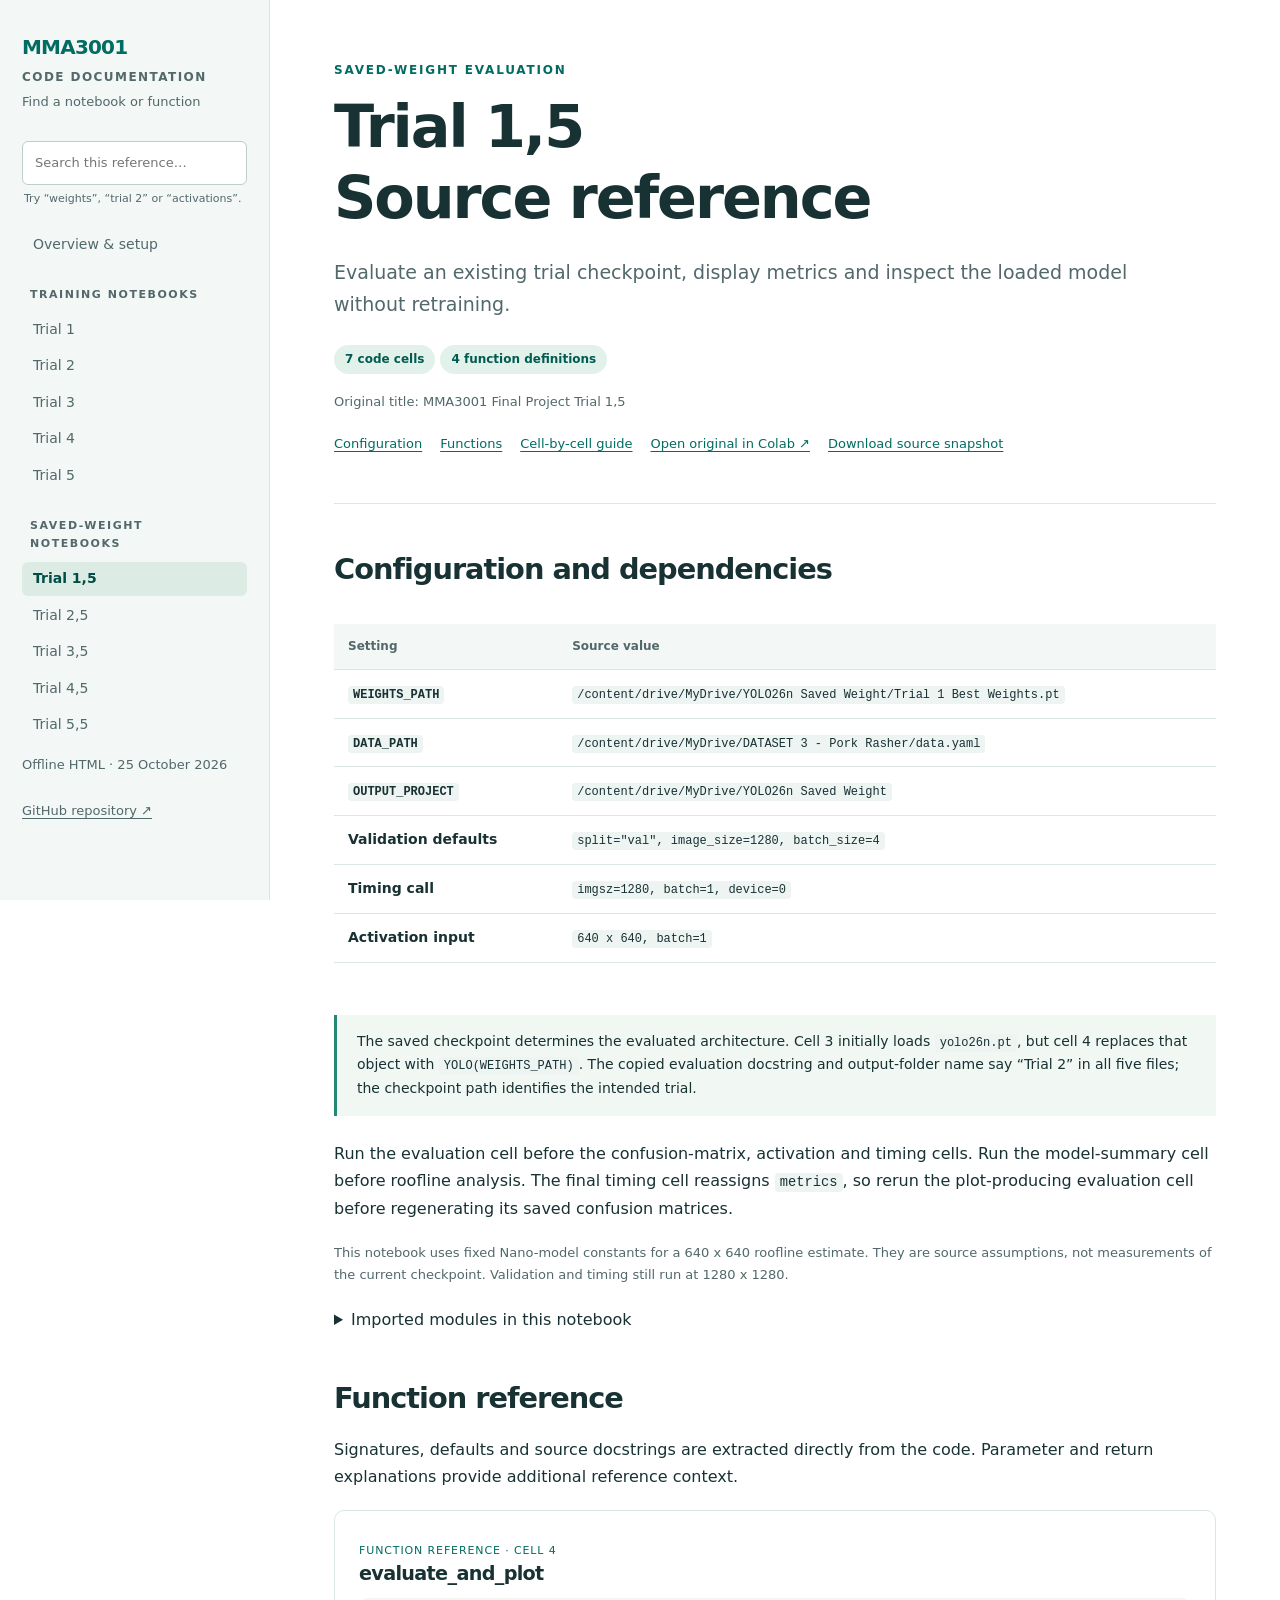
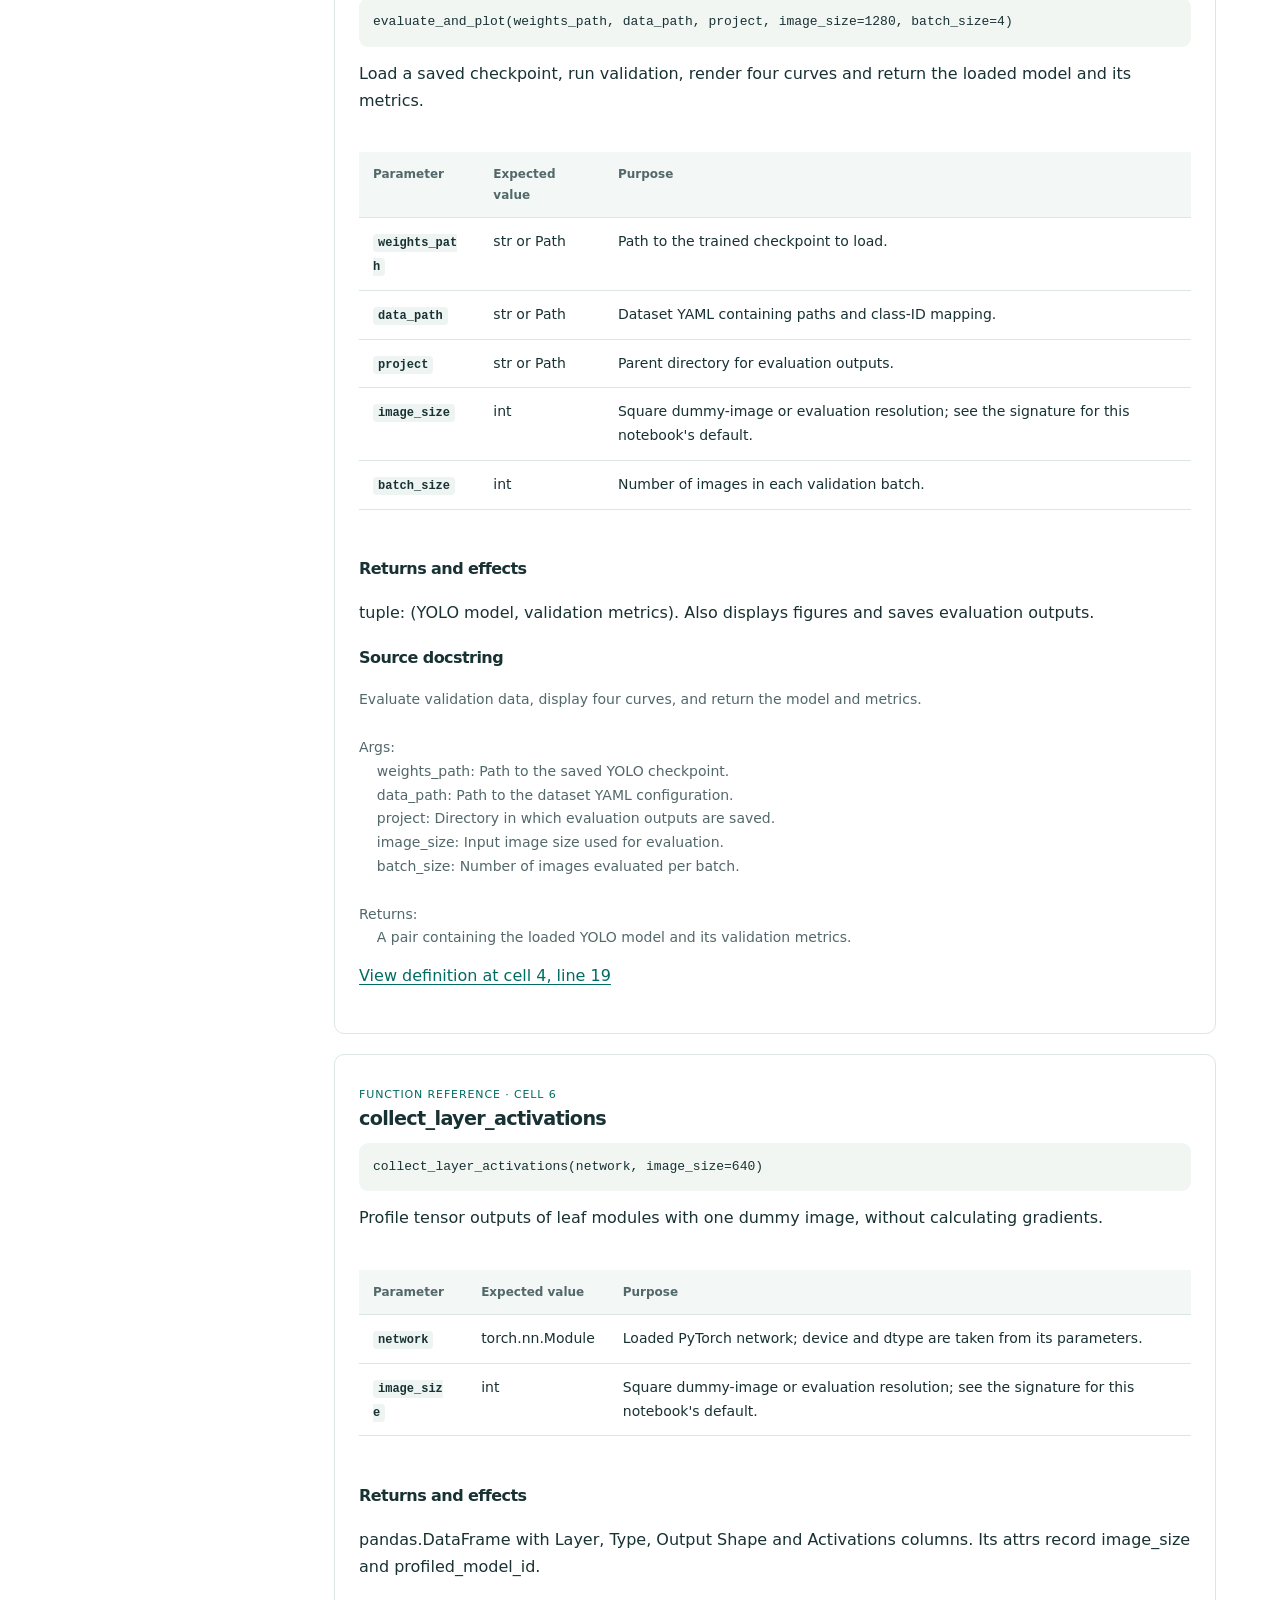
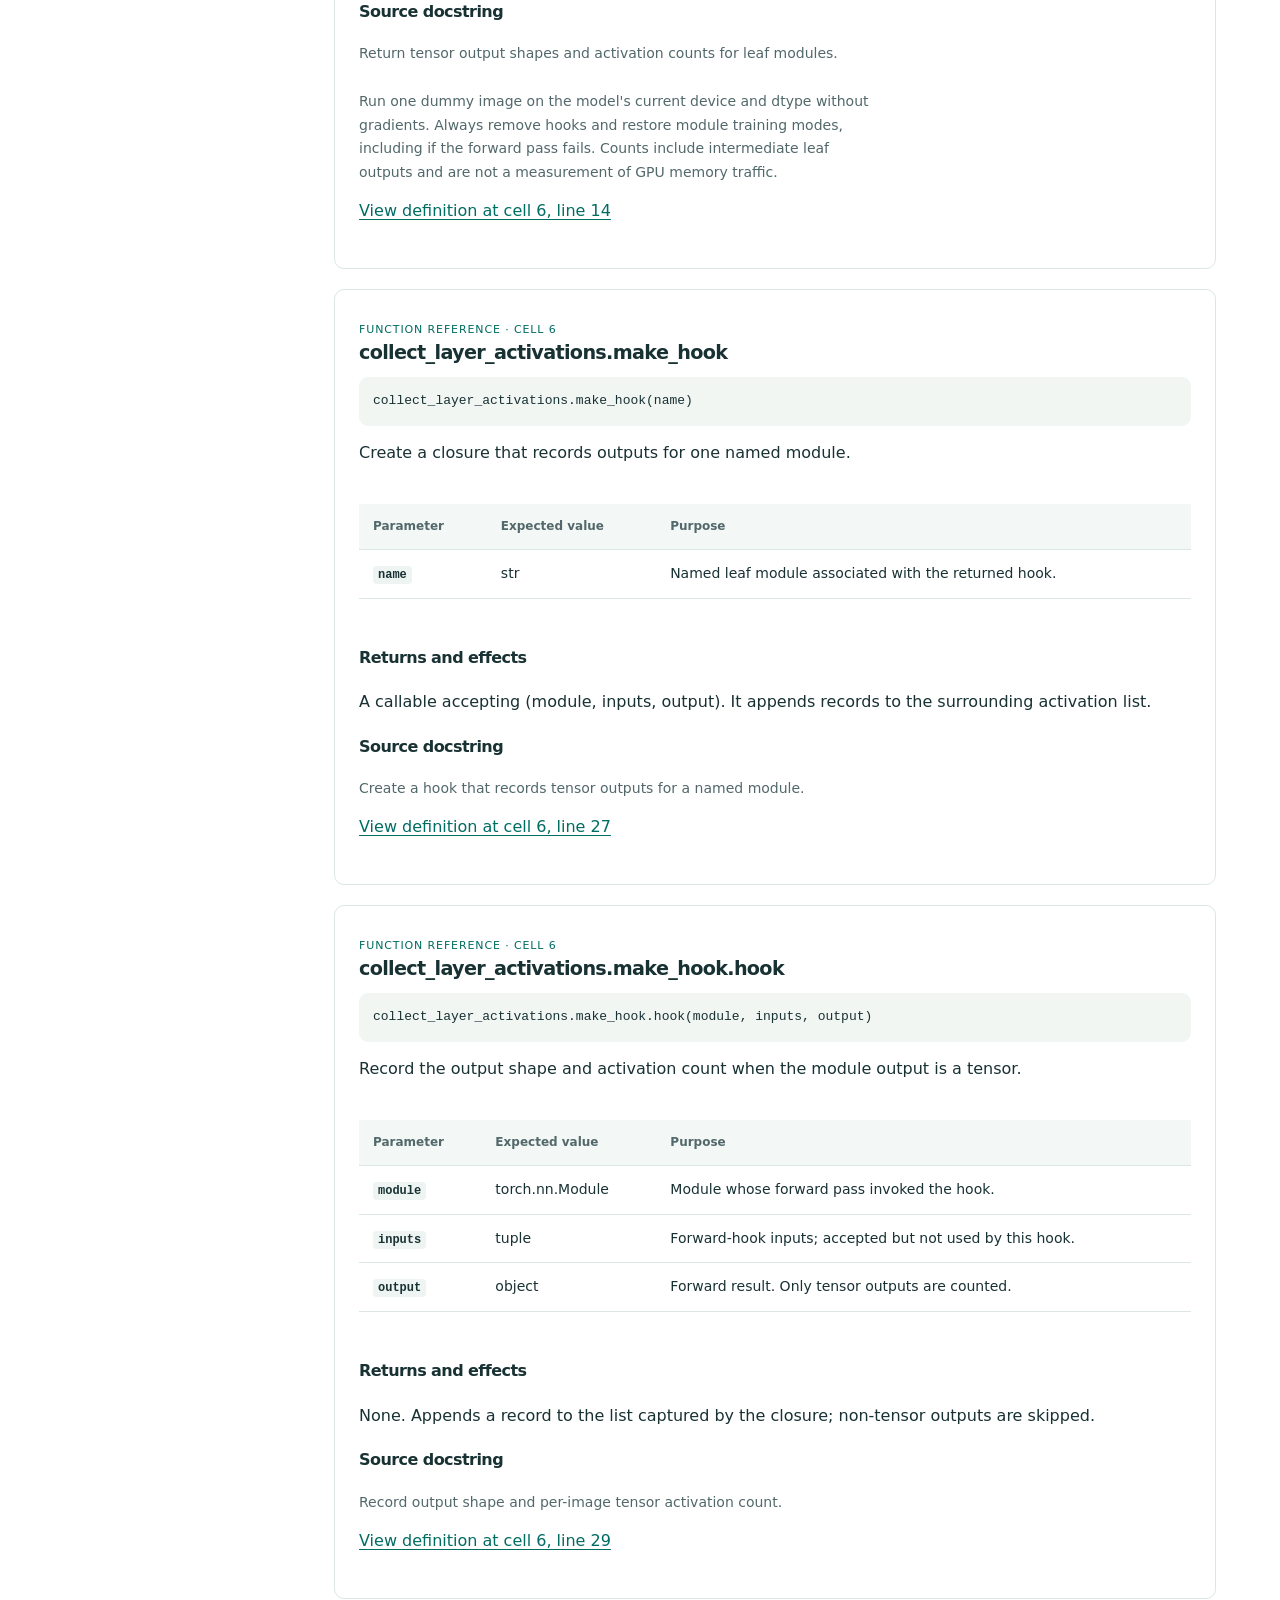
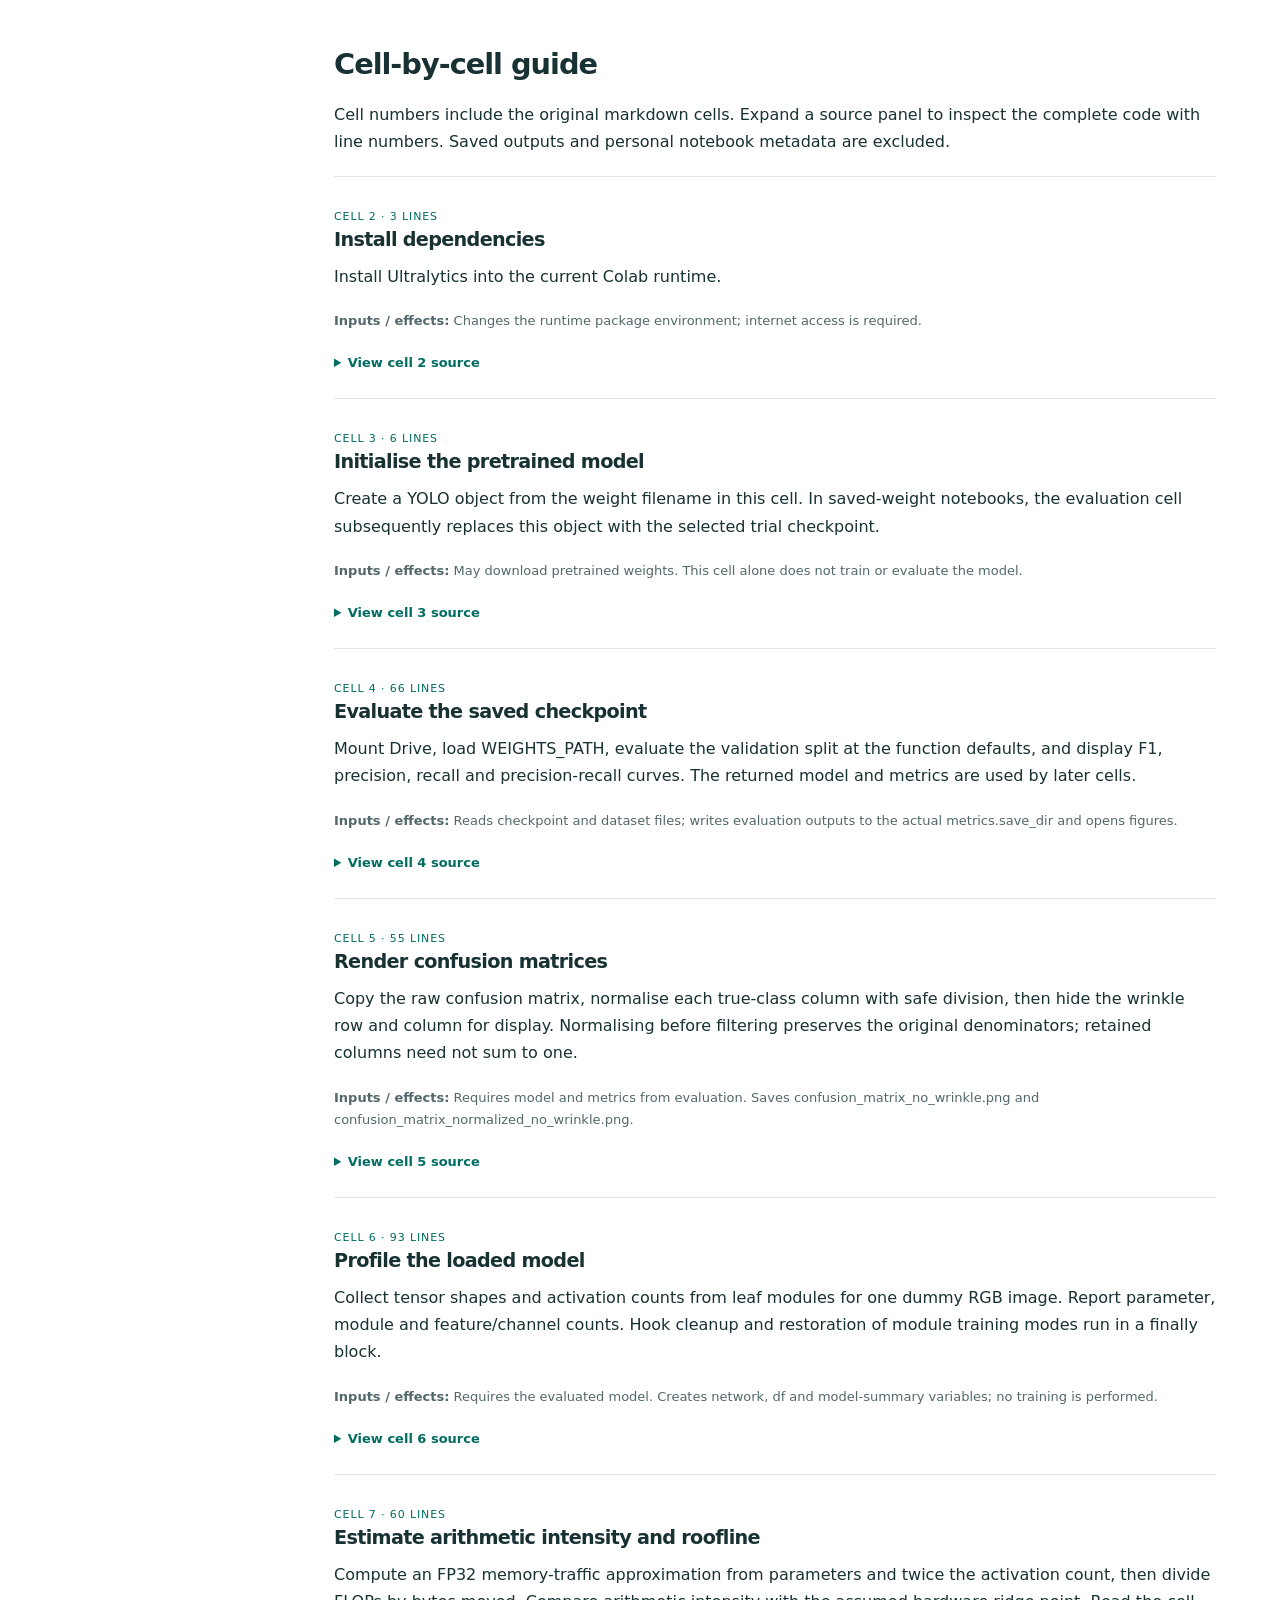
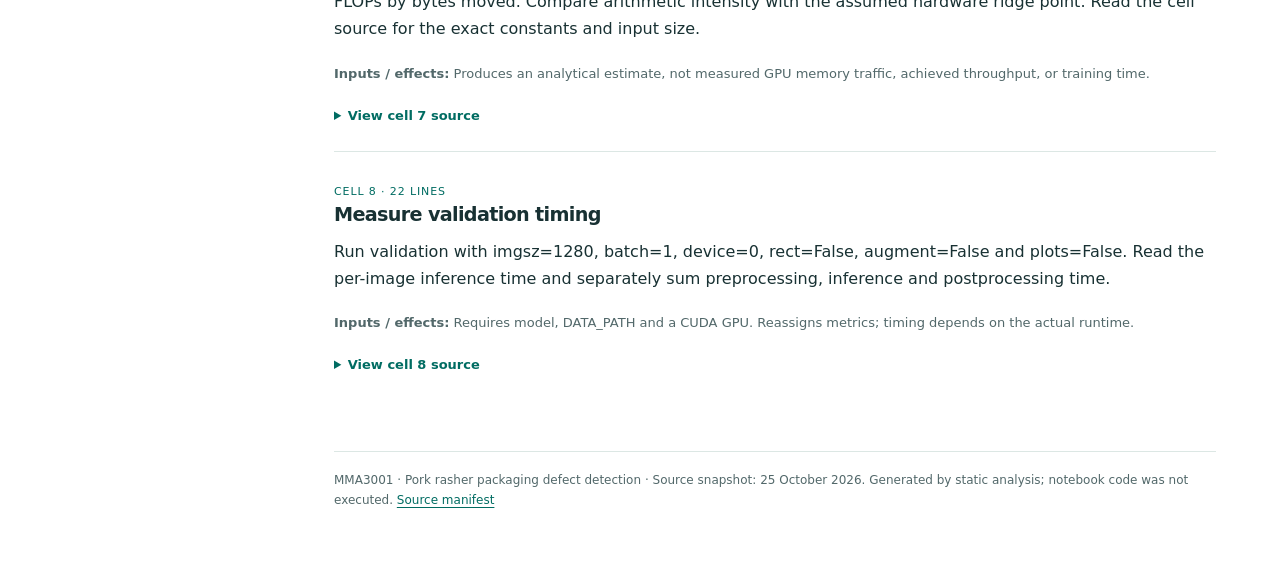
==== docs/weights-trial-1.html @ c65c0229 "Add HTML documentation for all ten trial notebooks" ====
<!doctype html>
<html lang="en"><head><meta charset="utf-8"><meta name="viewport" content="width=device-width,initial-scale=1"><meta name="description" content="MMA3001 trial notebook source documentation, setup and function reference."><title>Trial 1,5 | MMA3001 code reference</title><link rel="stylesheet" href="assets/style.css"><script src="assets/docs.js" defer></script></head>
<body><aside class="sidebar"><a class="brand" href="index.html">MMA3001<small>Code documentation</small></a><label for="search" class="small">Find a notebook or function</label><input class="search" id="search" type="search" placeholder="Search this reference…"><p class="searchhint">Try “weights”, “trial 2” or “activations”.</p><nav aria-label="Documentation"><a class="navlink" href="index.html">Overview &amp; setup</a><div class="navgroup">Training notebooks</div><a class="navlink" data-search="mma3001 final project trial 1 training notebooks make_hook make_hook.hook" href="training-trial-1.html">Trial 1</a><a class="navlink" data-search="mma3001 final project trial 2 training notebooks make_hook make_hook.hook" href="training-trial-2.html">Trial 2</a><a class="navlink" data-search="mma3001 final project trial 3 training notebooks make_hook make_hook.hook" href="training-trial-3.html">Trial 3</a><a class="navlink" data-search="mma3001 final project trial 4 training notebooks make_hook make_hook.hook" href="training-trial-4.html">Trial 4</a><a class="navlink" data-search="mma3001 final project trial 5 training notebooks make_hook make_hook.hook" href="training-trial-5.html">Trial 5</a><div class="navgroup">Saved-weight notebooks</div><a class="navlink active" data-search="mma3001 final project trial 1,5 saved-weight notebooks evaluate_and_plot collect_layer_activations collect_layer_activations.make_hook collect_layer_activations.make_hook.hook" href="weights-trial-1.html">Trial 1,5</a><a class="navlink" data-search="mma3001 final project trial 2,5 saved-weight notebooks evaluate_and_plot collect_layer_activations collect_layer_activations.make_hook collect_layer_activations.make_hook.hook" href="weights-trial-2.html">Trial 2,5</a><a class="navlink" data-search="mma3001 final project trial 3,5 saved-weight notebooks evaluate_and_plot collect_layer_activations collect_layer_activations.make_hook collect_layer_activations.make_hook.hook" href="weights-trial-3.html">Trial 3,5</a><a class="navlink" data-search="mma3001 final project trial 4,5 saved-weight notebooks evaluate_and_plot collect_layer_activations collect_layer_activations.make_hook collect_layer_activations.make_hook.hook" href="weights-trial-4.html">Trial 4,5</a><a class="navlink" data-search="mma3001 final project trial 5,5 saved-weight notebooks evaluate_and_plot collect_layer_activations collect_layer_activations.make_hook collect_layer_activations.make_hook.hook" href="weights-trial-5.html">Trial 5,5</a></nav><p class="small">Offline HTML · 25 October 2026</p><a class="small" href="https://github.com/Rafif-AA/MMA3001-Final-Project">GitHub repository ↗</a></aside><main><header class="hero"><div class="eyebrow">Saved-weight evaluation</div><h1>Trial 1,5<br>Source reference</h1><p class="lead">Evaluate an existing trial checkpoint, display metrics and inspect the loaded model without retraining.</p><span class="pill">7 code cells</span><span class="pill">4 function definitions</span><p class="small">Original title: MMA3001 Final Project Trial 1,5</p><div class="toc"><a href="#configuration">Configuration</a><a href="#functions">Functions</a><a href="#cells">Cell-by-cell guide</a><a href="https://colab.research.google.com/drive/1AgfPFZ6hVkYVSjMztQ-1x8QFqB9uounl">Open original in Colab ↗</a><a download href="source-notebooks/MMA3001_Final_Project_Trial_1_5.ipynb">Download source snapshot</a></div></header><h2 id="configuration">Configuration and dependencies</h2><div class="tablewrap"><table><thead><tr><th>Setting</th><th>Source value</th></tr></thead><tbody><tr><td><code>WEIGHTS_PATH</code></td><td><code>/content/drive/MyDrive/YOLO26n Saved Weight/Trial 1 Best Weights.pt</code></td></tr><tr><td><code>DATA_PATH</code></td><td><code>/content/drive/MyDrive/DATASET 3 - Pork Rasher/data.yaml</code></td></tr><tr><td><code>OUTPUT_PROJECT</code></td><td><code>/content/drive/MyDrive/YOLO26n Saved Weight</code></td></tr><tr><td>Validation defaults</td><td><code>split="val", image_size=1280, batch_size=4</code></td></tr><tr><td>Timing call</td><td><code>imgsz=1280, batch=1, device=0</code></td></tr><tr><td>Activation input</td><td><code>640 x 640, batch=1</code></td></tr></tbody></table></div><div class="notice">The saved checkpoint determines the evaluated architecture. Cell 3 initially loads <code>yolo26n.pt</code>, but cell 4 replaces that object with <code>YOLO(WEIGHTS_PATH)</code>. The copied evaluation docstring and output-folder name say “Trial 2” in all five files; the checkpoint path identifies the intended trial.</div><p>Run the evaluation cell before the confusion-matrix, activation and timing cells. Run the model-summary cell before roofline analysis. The final timing cell reassigns <code>metrics</code>, so rerun the plot-producing evaluation cell before regenerating its saved confusion matrices.</p><p class="small">This notebook uses fixed Nano-model constants for a 640 x 640 roofline estimate. They are source assumptions, not measurements of the current checkpoint. Validation and timing still run at 1280 x 1280.</p><details><summary>Imported modules in this notebook</summary><pre>from IPython.display import display
from PIL import Image
from google.colab import drive
from pathlib import Path
from ultralytics import YOLO
import matplotlib.pyplot as plt
import numpy as np
import pandas as pd
import seaborn as sns
import torch</pre></details><h2 id="functions">Function reference</h2><p>Signatures, defaults and source docstrings are extracted directly from the code. Parameter and return explanations provide additional reference context.</p><article class="api" id="function-4-evaluate_and_plot"><span class="badge">Function reference · cell 4</span><h3>evaluate_and_plot</h3><pre class="sig">evaluate_and_plot(weights_path, data_path, project, image_size=1280, batch_size=4)</pre><p>Load a saved checkpoint, run validation, render four curves and return the loaded model and its metrics.</p><div class="tablewrap"><table><thead><tr><th>Parameter</th><th>Expected value</th><th>Purpose</th></tr></thead><tbody><tr><td><code>weights_path</code></td><td>str or Path</td><td>Path to the trained checkpoint to load.</td></tr><tr><td><code>data_path</code></td><td>str or Path</td><td>Dataset YAML containing paths and class-ID mapping.</td></tr><tr><td><code>project</code></td><td>str or Path</td><td>Parent directory for evaluation outputs.</td></tr><tr><td><code>image_size</code></td><td>int</td><td>Square dummy-image or evaluation resolution; see the signature for this notebook&#x27;s default.</td></tr><tr><td><code>batch_size</code></td><td>int</td><td>Number of images in each validation batch.</td></tr></tbody></table></div><h4>Returns and effects</h4><p>tuple: (YOLO model, validation metrics). Also displays figures and saves evaluation outputs.</p><h4>Source docstring</h4><div class="docstring">Evaluate validation data, display four curves, and return the model and metrics.

Args:
    weights_path: Path to the saved YOLO checkpoint.
    data_path: Path to the dataset YAML configuration.
    project: Directory in which evaluation outputs are saved.
    image_size: Input image size used for evaluation.
    batch_size: Number of images evaluated per batch.

Returns:
    A pair containing the loaded YOLO model and its validation metrics.</div><p><a href="#cell-4-line-19">View definition at cell 4, line 19</a></p></article><article class="api" id="function-6-collect_layer_activations"><span class="badge">Function reference · cell 6</span><h3>collect_layer_activations</h3><pre class="sig">collect_layer_activations(network, image_size=640)</pre><p>Profile tensor outputs of leaf modules with one dummy image, without calculating gradients.</p><div class="tablewrap"><table><thead><tr><th>Parameter</th><th>Expected value</th><th>Purpose</th></tr></thead><tbody><tr><td><code>network</code></td><td>torch.nn.Module</td><td>Loaded PyTorch network; device and dtype are taken from its parameters.</td></tr><tr><td><code>image_size</code></td><td>int</td><td>Square dummy-image or evaluation resolution; see the signature for this notebook&#x27;s default.</td></tr></tbody></table></div><h4>Returns and effects</h4><p>pandas.DataFrame with Layer, Type, Output Shape and Activations columns. Its attrs record image_size and profiled_model_id.</p><h4>Source docstring</h4><div class="docstring">Return tensor output shapes and activation counts for leaf modules.

Run one dummy image on the model&#x27;s current device and dtype without
gradients. Always remove hooks and restore module training modes,
including if the forward pass fails. Counts include intermediate leaf
outputs and are not a measurement of GPU memory traffic.</div><p><a href="#cell-6-line-14">View definition at cell 6, line 14</a></p></article><article class="api" id="function-6-collect_layer_activations-make_hook"><span class="badge">Function reference · cell 6</span><h3>collect_layer_activations.make_hook</h3><pre class="sig">collect_layer_activations.make_hook(name)</pre><p>Create a closure that records outputs for one named module.</p><div class="tablewrap"><table><thead><tr><th>Parameter</th><th>Expected value</th><th>Purpose</th></tr></thead><tbody><tr><td><code>name</code></td><td>str</td><td>Named leaf module associated with the returned hook.</td></tr></tbody></table></div><h4>Returns and effects</h4><p>A callable accepting (module, inputs, output). It appends records to the surrounding activation list.</p><h4>Source docstring</h4><div class="docstring">Create a hook that records tensor outputs for a named module.</div><p><a href="#cell-6-line-27">View definition at cell 6, line 27</a></p></article><article class="api" id="function-6-collect_layer_activations-make_hook-hook"><span class="badge">Function reference · cell 6</span><h3>collect_layer_activations.make_hook.hook</h3><pre class="sig">collect_layer_activations.make_hook.hook(module, inputs, output)</pre><p>Record the output shape and activation count when the module output is a tensor.</p><div class="tablewrap"><table><thead><tr><th>Parameter</th><th>Expected value</th><th>Purpose</th></tr></thead><tbody><tr><td><code>module</code></td><td>torch.nn.Module</td><td>Module whose forward pass invoked the hook.</td></tr><tr><td><code>inputs</code></td><td>tuple</td><td>Forward-hook inputs; accepted but not used by this hook.</td></tr><tr><td><code>output</code></td><td>object</td><td>Forward result. Only tensor outputs are counted.</td></tr></tbody></table></div><h4>Returns and effects</h4><p>None. Appends a record to the list captured by the closure; non-tensor outputs are skipped.</p><h4>Source docstring</h4><div class="docstring">Record output shape and per-image tensor activation count.</div><p><a href="#cell-6-line-29">View definition at cell 6, line 29</a></p></article><h2 id="cells">Cell-by-cell guide</h2><p>Cell numbers include the original markdown cells. Expand a source panel to inspect the complete code with line numbers. Saved outputs and personal notebook metadata are excluded.</p><section class="cell" id="cell-2"><span class="badge">Cell 2 · 3 lines</span><h3>Install dependencies</h3><p>Install Ultralytics into the current Colab runtime.</p><p class="small"><b>Inputs / effects:</b> Changes the runtime package environment; internet access is required.</p><details><summary>View cell 2 source</summary><pre class="source"><code><span class="line" id="cell-2-line-1" data-line="1"><span class="s">&quot;&quot;&quot;Install Ultralytics in the current Colab runtime.&quot;&quot;&quot;</span></span><span class="line" id="cell-2-line-2" data-line="2"></span><span class="line" id="cell-2-line-3" data-line="3">!pip install ultralytics</span></code></pre></details></section><section class="cell" id="cell-3"><span class="badge">Cell 3 · 6 lines</span><h3>Initialise the pretrained model</h3><p>Create a YOLO object from the weight filename in this cell. In saved-weight notebooks, the evaluation cell subsequently replaces this object with the selected trial checkpoint.</p><p class="small"><b>Inputs / effects:</b> May download pretrained weights. This cell alone does not train or evaluate the model.</p><details><summary>View cell 3 source</summary><pre class="source"><code><span class="line" id="cell-3-line-1" data-line="1"><span class="s">&quot;&quot;&quot;Load the pretrained YOLO26n model.&quot;&quot;&quot;</span></span><span class="line" id="cell-3-line-2" data-line="2"></span><span class="line" id="cell-3-line-3" data-line="3"><span class="k">from</span> ultralytics <span class="k">import</span> YOLO</span><span class="line" id="cell-3-line-4" data-line="4"></span><span class="line" id="cell-3-line-5" data-line="5"><span class="c"># Load YOLO26n model</span></span><span class="line" id="cell-3-line-6" data-line="6">model = YOLO(<span class="s">&quot;yolo26n.pt&quot;</span>)</span></code></pre></details></section><section class="cell" id="cell-4"><span class="badge">Cell 4 · 66 lines</span><h3>Evaluate the saved checkpoint</h3><p>Mount Drive, load WEIGHTS_PATH, evaluate the validation split at the function defaults, and display F1, precision, recall and precision-recall curves. The returned model and metrics are used by later cells.</p><p class="small"><b>Inputs / effects:</b> Reads checkpoint and dataset files; writes evaluation outputs to the actual metrics.save_dir and opens figures.</p><details><summary>View cell 4 source</summary><pre class="source"><code><span class="line" id="cell-4-line-1" data-line="1"><span class="s">&quot;&quot;&quot;Evaluate the saved Trial 2 model and display its performance curves.</span></span><span class="line" id="cell-4-line-2" data-line="2"></span><span class="line" id="cell-4-line-3" data-line="3"><span class="s">Requires a mounted Google Drive containing the model weights and dataset.</span></span><span class="line" id="cell-4-line-4" data-line="4"><span class="s">Plots are loaded from the actual evaluation output directory.</span></span><span class="line" id="cell-4-line-5" data-line="5"><span class="s">&quot;&quot;&quot;</span></span><span class="line" id="cell-4-line-6" data-line="6"></span><span class="line" id="cell-4-line-7" data-line="7"><span class="k">from</span> pathlib <span class="k">import</span> Path</span><span class="line" id="cell-4-line-8" data-line="8"></span><span class="line" id="cell-4-line-9" data-line="9"><span class="k">import</span> matplotlib.pyplot <span class="k">as</span> plt</span><span class="line" id="cell-4-line-10" data-line="10"><span class="k">from</span> google.colab <span class="k">import</span> drive</span><span class="line" id="cell-4-line-11" data-line="11"><span class="k">from</span> PIL <span class="k">import</span> Image</span><span class="line" id="cell-4-line-12" data-line="12"><span class="k">from</span> ultralytics <span class="k">import</span> YOLO</span><span class="line" id="cell-4-line-13" data-line="13"></span><span class="line" id="cell-4-line-14" data-line="14">WEIGHTS_PATH = <span class="s">&quot;/content/drive/MyDrive/YOLO26n Saved Weight/Trial 1 Best Weights.pt&quot;</span></span><span class="line" id="cell-4-line-15" data-line="15">DATA_PATH = <span class="s">&quot;/content/drive/MyDrive/DATASET 3 - Pork Rasher/data.yaml&quot;</span></span><span class="line" id="cell-4-line-16" data-line="16">OUTPUT_PROJECT = <span class="s">&quot;/content/drive/MyDrive/YOLO26n Saved Weight&quot;</span></span><span class="line" id="cell-4-line-17" data-line="17"></span><span class="line" id="cell-4-line-18" data-line="18"></span><span class="line" id="cell-4-line-19" data-line="19"><span class="k">def</span> evaluate_and_plot(weights_path, data_path, project, image_size=<span class="n">1280</span>, batch_size=<span class="n">4</span>):</span><span class="line" id="cell-4-line-20" data-line="20">    <span class="s">&quot;&quot;&quot;Evaluate validation data, display four curves, and return the model and metrics.</span></span><span class="line" id="cell-4-line-21" data-line="21"></span><span class="line" id="cell-4-line-22" data-line="22"><span class="s">    Args:</span></span><span class="line" id="cell-4-line-23" data-line="23"><span class="s">        weights_path: Path to the saved YOLO checkpoint.</span></span><span class="line" id="cell-4-line-24" data-line="24"><span class="s">        data_path: Path to the dataset YAML configuration.</span></span><span class="line" id="cell-4-line-25" data-line="25"><span class="s">        project: Directory in which evaluation outputs are saved.</span></span><span class="line" id="cell-4-line-26" data-line="26"><span class="s">        image_size: Input image size used for evaluation.</span></span><span class="line" id="cell-4-line-27" data-line="27"><span class="s">        batch_size: Number of images evaluated per batch.</span></span><span class="line" id="cell-4-line-28" data-line="28"></span><span class="line" id="cell-4-line-29" data-line="29"><span class="s">    Returns:</span></span><span class="line" id="cell-4-line-30" data-line="30"><span class="s">        A pair containing the loaded YOLO model and its validation metrics.</span></span><span class="line" id="cell-4-line-31" data-line="31"><span class="s">    &quot;&quot;&quot;</span></span><span class="line" id="cell-4-line-32" data-line="32">    evaluated_model = YOLO(weights_path)</span><span class="line" id="cell-4-line-33" data-line="33">    evaluation = evaluated_model.val(</span><span class="line" id="cell-4-line-34" data-line="34">        data=data_path,</span><span class="line" id="cell-4-line-35" data-line="35">        split=<span class="s">&quot;val&quot;</span>,</span><span class="line" id="cell-4-line-36" data-line="36">        imgsz=image_size,</span><span class="line" id="cell-4-line-37" data-line="37">        batch=batch_size,</span><span class="line" id="cell-4-line-38" data-line="38">        plots=<span class="k">True</span>,</span><span class="line" id="cell-4-line-39" data-line="39">        project=project,</span><span class="line" id="cell-4-line-40" data-line="40">        name=<span class="s">&quot;Trial 2 Evaluation&quot;</span>,</span><span class="line" id="cell-4-line-41" data-line="41">    )</span><span class="line" id="cell-4-line-42" data-line="42">    results_dir = Path(evaluation.save_dir)</span><span class="line" id="cell-4-line-43" data-line="43">    plot_files = [</span><span class="line" id="cell-4-line-44" data-line="44">        (<span class="s">&quot;BoxF1_curve.png&quot;</span>, <span class="s">&quot;F1 Curve&quot;</span>),</span><span class="line" id="cell-4-line-45" data-line="45">        (<span class="s">&quot;BoxP_curve.png&quot;</span>, <span class="s">&quot;Precision Curve&quot;</span>),</span><span class="line" id="cell-4-line-46" data-line="46">        (<span class="s">&quot;BoxR_curve.png&quot;</span>, <span class="s">&quot;Recall Curve&quot;</span>),</span><span class="line" id="cell-4-line-47" data-line="47">        (<span class="s">&quot;BoxPR_curve.png&quot;</span>, <span class="s">&quot;Precision-Recall Curve&quot;</span>),</span><span class="line" id="cell-4-line-48" data-line="48">    ]</span><span class="line" id="cell-4-line-49" data-line="49">    fig, axes = plt.subplots(<span class="n">2</span>, <span class="n">2</span>, figsize=(<span class="n">16</span>, <span class="n">12</span>))</span><span class="line" id="cell-4-line-50" data-line="50">    <span class="k">for</span> ax, (filename, title) <span class="k">in</span> zip(axes.flat, plot_files):</span><span class="line" id="cell-4-line-51" data-line="51">        filepath = results_dir / filename</span><span class="line" id="cell-4-line-52" data-line="52">        <span class="k">if</span> filepath.is_file():</span><span class="line" id="cell-4-line-53" data-line="53">            <span class="k">with</span> Image.open(filepath) <span class="k">as</span> image:</span><span class="line" id="cell-4-line-54" data-line="54">                ax.imshow(image)</span><span class="line" id="cell-4-line-55" data-line="55">        <span class="k">else</span>:</span><span class="line" id="cell-4-line-56" data-line="56">            ax.text(<span class="n">0.5</span>, <span class="n">0.5</span>, f&quot;{filename}\nNot found&quot;, ha=<span class="s">&quot;center&quot;</span>, va=<span class="s">&quot;center&quot;</span>)</span><span class="line" id="cell-4-line-57" data-line="57">        ax.set_title(title, fontsize=<span class="n">14</span>, fontweight=<span class="s">&quot;bold&quot;</span>)</span><span class="line" id="cell-4-line-58" data-line="58">        ax.axis(<span class="s">&quot;off&quot;</span>)</span><span class="line" id="cell-4-line-59" data-line="59">    fig.tight_layout()</span><span class="line" id="cell-4-line-60" data-line="60">    plt.show()</span><span class="line" id="cell-4-line-61" data-line="61">    print(<span class="s">&quot;Evaluation plots saved to:&quot;</span>, results_dir)</span><span class="line" id="cell-4-line-62" data-line="62">    <span class="k">return</span> evaluated_model, evaluation</span><span class="line" id="cell-4-line-63" data-line="63"></span><span class="line" id="cell-4-line-64" data-line="64"></span><span class="line" id="cell-4-line-65" data-line="65">drive.mount(<span class="s">&quot;/content/drive&quot;</span>)</span><span class="line" id="cell-4-line-66" data-line="66">model, metrics = evaluate_and_plot(WEIGHTS_PATH, DATA_PATH, OUTPUT_PROJECT)</span></code></pre></details></section><section class="cell" id="cell-5"><span class="badge">Cell 5 · 55 lines</span><h3>Render confusion matrices</h3><p>Copy the raw confusion matrix, normalise each true-class column with safe division, then hide the wrinkle row and column for display. Normalising before filtering preserves the original denominators; retained columns need not sum to one.</p><p class="small"><b>Inputs / effects:</b> Requires model and metrics from evaluation. Saves confusion_matrix_no_wrinkle.png and confusion_matrix_normalized_no_wrinkle.png.</p><details><summary>View cell 5 source</summary><pre class="source"><code><span class="line" id="cell-5-line-1" data-line="1"><span class="s">&quot;&quot;&quot;Display and save confusion matrices.</span></span><span class="line" id="cell-5-line-2" data-line="2"></span><span class="line" id="cell-5-line-3" data-line="3"><span class="s">Normalize the full matrix before filtering to preserve original percentages.</span></span><span class="line" id="cell-5-line-4" data-line="4"><span class="s">Run the evaluation cell first to create model and metrics.</span></span><span class="line" id="cell-5-line-5" data-line="5"><span class="s">&quot;&quot;&quot;</span></span><span class="line" id="cell-5-line-6" data-line="6"></span><span class="line" id="cell-5-line-7" data-line="7"><span class="k">import</span> numpy <span class="k">as</span> np</span><span class="line" id="cell-5-line-8" data-line="8"><span class="k">import</span> matplotlib.pyplot <span class="k">as</span> plt</span><span class="line" id="cell-5-line-9" data-line="9"><span class="k">import</span> seaborn <span class="k">as</span> sns</span><span class="line" id="cell-5-line-10" data-line="10"><span class="k">from</span> pathlib <span class="k">import</span> Path</span><span class="line" id="cell-5-line-11" data-line="11"></span><span class="line" id="cell-5-line-12" data-line="12">cm = np.asarray(metrics.confusion_matrix.matrix).copy()</span><span class="line" id="cell-5-line-13" data-line="13">labels = [model.names[i] <span class="k">for</span> i <span class="k">in</span> range(len(model.names))]</span><span class="line" id="cell-5-line-14" data-line="14">labels += [<span class="s">&quot;background&quot;</span>]</span><span class="line" id="cell-5-line-15" data-line="15"></span><span class="line" id="cell-5-line-16" data-line="16">keep = [</span><span class="line" id="cell-5-line-17" data-line="17">    i <span class="k">for</span> i, name <span class="k">in</span> enumerate(labels)</span><span class="line" id="cell-5-line-18" data-line="18">    <span class="k">if</span> name.strip().lower() != <span class="s">&quot;wrinkle&quot;</span></span><span class="line" id="cell-5-line-19" data-line="19">]</span><span class="line" id="cell-5-line-20" data-line="20">visible_labels = [labels[i] <span class="k">for</span> i <span class="k">in</span> keep]</span><span class="line" id="cell-5-line-21" data-line="21"></span><span class="line" id="cell-5-line-22" data-line="22"><span class="c"># Preserve the original percentages before removing the row/column</span></span><span class="line" id="cell-5-line-23" data-line="23">totals = cm.sum(axis=<span class="n">0</span>, keepdims=<span class="k">True</span>)</span><span class="line" id="cell-5-line-24" data-line="24">normalized = np.divide(</span><span class="line" id="cell-5-line-25" data-line="25">    cm, totals,</span><span class="line" id="cell-5-line-26" data-line="26">    out=np.zeros_like(cm, dtype=float),</span><span class="line" id="cell-5-line-27" data-line="27">    where=totals != <span class="n">0</span></span><span class="line" id="cell-5-line-28" data-line="28">)</span><span class="line" id="cell-5-line-29" data-line="29"></span><span class="line" id="cell-5-line-30" data-line="30"><span class="k">for</span> values, title, filename, fmt <span class="k">in</span> [</span><span class="line" id="cell-5-line-31" data-line="31">    (cm.astype(int), <span class="s">&quot;Confusion Matrix&quot;</span>,</span><span class="line" id="cell-5-line-32" data-line="32">     <span class="s">&quot;confusion_matrix_no_wrinkle.png&quot;</span>, <span class="s">&quot;d&quot;</span>),</span><span class="line" id="cell-5-line-33" data-line="33">    (normalized, <span class="s">&quot;Normalized Confusion Matrix&quot;</span>,</span><span class="line" id="cell-5-line-34" data-line="34">     <span class="s">&quot;confusion_matrix_normalized_no_wrinkle.png&quot;</span>, <span class="s">&quot;.2f&quot;</span>)</span><span class="line" id="cell-5-line-35" data-line="35">]:</span><span class="line" id="cell-5-line-36" data-line="36">    filtered = values[np.ix_(keep, keep)]</span><span class="line" id="cell-5-line-37" data-line="37"></span><span class="line" id="cell-5-line-38" data-line="38">    fig, ax = plt.subplots(figsize=(<span class="n">9</span>, <span class="n">7</span>))</span><span class="line" id="cell-5-line-39" data-line="39">    sns.heatmap(</span><span class="line" id="cell-5-line-40" data-line="40">        filtered, annot=<span class="k">True</span>, fmt=fmt, cmap=<span class="s">&quot;Blues&quot;</span>,</span><span class="line" id="cell-5-line-41" data-line="41">        mask=filtered == <span class="n">0</span>, vmin=<span class="n">0</span>,</span><span class="line" id="cell-5-line-42" data-line="42">        vmax=<span class="n">1</span> <span class="k">if</span> fmt == <span class="s">&quot;.2f&quot;</span> <span class="k">else</span> <span class="k">None</span>,</span><span class="line" id="cell-5-line-43" data-line="43">        xticklabels=visible_labels,</span><span class="line" id="cell-5-line-44" data-line="44">        yticklabels=visible_labels,</span><span class="line" id="cell-5-line-45" data-line="45">        ax=ax</span><span class="line" id="cell-5-line-46" data-line="46">    )</span><span class="line" id="cell-5-line-47" data-line="47">    ax.set(title=title, xlabel=<span class="s">&quot;True&quot;</span>, ylabel=<span class="s">&quot;Predicted&quot;</span>)</span><span class="line" id="cell-5-line-48" data-line="48">    plt.xticks(rotation=<span class="n">45</span>, ha=<span class="s">&quot;right&quot;</span>)</span><span class="line" id="cell-5-line-49" data-line="49">    plt.yticks(rotation=<span class="n">0</span>)</span><span class="line" id="cell-5-line-50" data-line="50">    plt.tight_layout()</span><span class="line" id="cell-5-line-51" data-line="51">    fig.savefig(</span><span class="line" id="cell-5-line-52" data-line="52">        Path(metrics.save_dir) / filename,</span><span class="line" id="cell-5-line-53" data-line="53">        dpi=<span class="n">200</span>, bbox_inches=<span class="s">&quot;tight&quot;</span></span><span class="line" id="cell-5-line-54" data-line="54">    )</span><span class="line" id="cell-5-line-55" data-line="55">    plt.show()</span></code></pre></details></section><section class="cell" id="cell-6"><span class="badge">Cell 6 · 93 lines</span><h3>Profile the loaded model</h3><p>Collect tensor shapes and activation counts from leaf modules for one dummy RGB image. Report parameter, module and feature/channel counts. Hook cleanup and restoration of module training modes run in a finally block.</p><p class="small"><b>Inputs / effects:</b> Requires the evaluated model. Creates network, df and model-summary variables; no training is performed.</p><details><summary>View cell 6 source</summary><pre class="source"><code><span class="line" id="cell-6-line-1" data-line="1"><span class="s">&quot;&quot;&quot;Summarize the loaded YOLO model and measure its 640x640 activations.</span></span><span class="line" id="cell-6-line-2" data-line="2"></span><span class="line" id="cell-6-line-3" data-line="3"><span class="s">Run the evaluation cell first to load the saved model. This cell defines</span></span><span class="line" id="cell-6-line-4" data-line="4"><span class="s">network and creates its own activation table; no earlier profiling cell is</span></span><span class="line" id="cell-6-line-5" data-line="5"><span class="s">required. Counts describe the current loaded model, which may be fused or</span></span><span class="line" id="cell-6-line-6" data-line="6"><span class="s">frozen after evaluation. Gradient flags do not indicate training history.</span></span><span class="line" id="cell-6-line-7" data-line="7"><span class="s">&quot;&quot;&quot;</span></span><span class="line" id="cell-6-line-8" data-line="8"></span><span class="line" id="cell-6-line-9" data-line="9"><span class="k">import</span> pandas <span class="k">as</span> pd</span><span class="line" id="cell-6-line-10" data-line="10"><span class="k">import</span> torch</span><span class="line" id="cell-6-line-11" data-line="11"><span class="k">from</span> IPython.display <span class="k">import</span> display</span><span class="line" id="cell-6-line-12" data-line="12"></span><span class="line" id="cell-6-line-13" data-line="13"></span><span class="line" id="cell-6-line-14" data-line="14"><span class="k">def</span> collect_layer_activations(network, image_size=<span class="n">640</span>):</span><span class="line" id="cell-6-line-15" data-line="15">    <span class="s">&quot;&quot;&quot;Return tensor output shapes and activation counts for leaf modules.</span></span><span class="line" id="cell-6-line-16" data-line="16"></span><span class="line" id="cell-6-line-17" data-line="17"><span class="s">    Run one dummy image on the model&#x27;s current device and dtype without</span></span><span class="line" id="cell-6-line-18" data-line="18"><span class="s">    gradients. Always remove hooks and restore module training modes,</span></span><span class="line" id="cell-6-line-19" data-line="19"><span class="s">    including if the forward pass fails. Counts include intermediate leaf</span></span><span class="line" id="cell-6-line-20" data-line="20"><span class="s">    outputs and are not a measurement of GPU memory traffic.</span></span><span class="line" id="cell-6-line-21" data-line="21"><span class="s">    &quot;&quot;&quot;</span></span><span class="line" id="cell-6-line-22" data-line="22">    rows = []</span><span class="line" id="cell-6-line-23" data-line="23">    handles = []</span><span class="line" id="cell-6-line-24" data-line="24">    modes = [(module, module.training) <span class="k">for</span> module <span class="k">in</span> network.modules()]</span><span class="line" id="cell-6-line-25" data-line="25">    reference = next(network.parameters())</span><span class="line" id="cell-6-line-26" data-line="26"></span><span class="line" id="cell-6-line-27" data-line="27">    <span class="k">def</span> make_hook(name):</span><span class="line" id="cell-6-line-28" data-line="28">        <span class="s">&quot;&quot;&quot;Create a hook that records tensor outputs for a named module.&quot;&quot;&quot;</span></span><span class="line" id="cell-6-line-29" data-line="29">        <span class="k">def</span> hook(module, inputs, output):</span><span class="line" id="cell-6-line-30" data-line="30">            <span class="s">&quot;&quot;&quot;Record output shape and per-image tensor activation count.&quot;&quot;&quot;</span></span><span class="line" id="cell-6-line-31" data-line="31">            <span class="k">if</span> isinstance(output, torch.Tensor):</span><span class="line" id="cell-6-line-32" data-line="32">                rows.append({</span><span class="line" id="cell-6-line-33" data-line="33">                    <span class="s">&quot;Layer&quot;</span>: name,</span><span class="line" id="cell-6-line-34" data-line="34">                    <span class="s">&quot;Type&quot;</span>: type(module).__name__,</span><span class="line" id="cell-6-line-35" data-line="35">                    <span class="s">&quot;Output Shape&quot;</span>: tuple(output.shape),</span><span class="line" id="cell-6-line-36" data-line="36">                    <span class="s">&quot;Activations&quot;</span>: output.numel(),  <span class="c"># Dummy batch size is one.</span></span><span class="line" id="cell-6-line-37" data-line="37">                })</span><span class="line" id="cell-6-line-38" data-line="38">        <span class="k">return</span> hook</span><span class="line" id="cell-6-line-39" data-line="39"></span><span class="line" id="cell-6-line-40" data-line="40">    <span class="k">try</span>:</span><span class="line" id="cell-6-line-41" data-line="41">        network.eval()</span><span class="line" id="cell-6-line-42" data-line="42">        <span class="k">for</span> name, module <span class="k">in</span> network.named_modules():</span><span class="line" id="cell-6-line-43" data-line="43">            <span class="k">if</span> name <span class="k">and</span> <span class="k">not</span> list(module.children()):</span><span class="line" id="cell-6-line-44" data-line="44">                handles.append(module.register_forward_hook(make_hook(name)))</span><span class="line" id="cell-6-line-45" data-line="45">        dummy_input = torch.zeros(</span><span class="line" id="cell-6-line-46" data-line="46">            (<span class="n">1</span>, <span class="n">3</span>, image_size, image_size),</span><span class="line" id="cell-6-line-47" data-line="47">            device=reference.device,</span><span class="line" id="cell-6-line-48" data-line="48">            dtype=reference.dtype,</span><span class="line" id="cell-6-line-49" data-line="49">        )</span><span class="line" id="cell-6-line-50" data-line="50">        <span class="k">with</span> torch.no_grad():</span><span class="line" id="cell-6-line-51" data-line="51">            network(dummy_input)</span><span class="line" id="cell-6-line-52" data-line="52">    <span class="k">finally</span>:</span><span class="line" id="cell-6-line-53" data-line="53">        <span class="k">for</span> handle <span class="k">in</span> handles:</span><span class="line" id="cell-6-line-54" data-line="54">            handle.remove()</span><span class="line" id="cell-6-line-55" data-line="55">        <span class="k">for</span> module, was_training <span class="k">in</span> modes:</span><span class="line" id="cell-6-line-56" data-line="56">            module.training = was_training</span><span class="line" id="cell-6-line-57" data-line="57"></span><span class="line" id="cell-6-line-58" data-line="58">    <span class="k">return</span> pd.DataFrame(rows, columns=[</span><span class="line" id="cell-6-line-59" data-line="59">        <span class="s">&quot;Layer&quot;</span>, <span class="s">&quot;Type&quot;</span>, <span class="s">&quot;Output Shape&quot;</span>, <span class="s">&quot;Activations&quot;</span></span><span class="line" id="cell-6-line-60" data-line="60">    ])</span><span class="line" id="cell-6-line-61" data-line="61"></span><span class="line" id="cell-6-line-62" data-line="62"></span><span class="line" id="cell-6-line-63" data-line="63"><span class="k">if</span> <span class="s">&quot;model&quot;</span> <span class="k">not</span> <span class="k">in</span> globals():</span><span class="line" id="cell-6-line-64" data-line="64">    <span class="k">raise</span> RuntimeError(<span class="s">&quot;Run the evaluation cell first to load the saved YOLO model.&quot;</span>)</span><span class="line" id="cell-6-line-65" data-line="65"></span><span class="line" id="cell-6-line-66" data-line="66">network = model.model</span><span class="line" id="cell-6-line-67" data-line="67">df = collect_layer_activations(network, image_size=<span class="n">640</span>)</span><span class="line" id="cell-6-line-68" data-line="68"></span><span class="line" id="cell-6-line-69" data-line="69">total_params = sum(parameter.numel() <span class="k">for</span> parameter <span class="k">in</span> network.parameters())</span><span class="line" id="cell-6-line-70" data-line="70">tuned_params = sum(</span><span class="line" id="cell-6-line-71" data-line="71">    parameter.numel() <span class="k">for</span> parameter <span class="k">in</span> network.parameters()</span><span class="line" id="cell-6-line-72" data-line="72">    <span class="k">if</span> parameter.requires_grad</span><span class="line" id="cell-6-line-73" data-line="73">)</span><span class="line" id="cell-6-line-74" data-line="74">total_layers = sum(<span class="n">1</span> <span class="k">for</span> _ <span class="k">in</span> network.modules())</span><span class="line" id="cell-6-line-75" data-line="75">total_neurons = sum(</span><span class="line" id="cell-6-line-76" data-line="76">    getattr(module, <span class="s">&quot;out_channels&quot;</span>, getattr(module, <span class="s">&quot;out_features&quot;</span>, <span class="n">0</span>))</span><span class="line" id="cell-6-line-77" data-line="77">    <span class="k">for</span> module <span class="k">in</span> network.modules()</span><span class="line" id="cell-6-line-78" data-line="78">)</span><span class="line" id="cell-6-line-79" data-line="79">total_activations = int(df[<span class="s">&quot;Activations&quot;</span>].sum())</span><span class="line" id="cell-6-line-80" data-line="80"></span><span class="line" id="cell-6-line-81" data-line="81">display(df)</span><span class="line" id="cell-6-line-82" data-line="82">print(<span class="s">&quot;=&quot;</span> * <span class="n">62</span>)</span><span class="line" id="cell-6-line-83" data-line="83">print(<span class="s">&quot;YOLO26n LOADED MODEL SUMMARY&quot;</span>)</span><span class="line" id="cell-6-line-84" data-line="84">print(<span class="s">&quot;=&quot;</span> * <span class="n">62</span>)</span><span class="line" id="cell-6-line-85" data-line="85"><span class="k">for</span> label, value <span class="k">in</span> [</span><span class="line" id="cell-6-line-86" data-line="86">    (<span class="s">&quot;Modules (including containers)&quot;</span>, total_layers),</span><span class="line" id="cell-6-line-87" data-line="87">    (<span class="s">&quot;Output channels/features (sum)&quot;</span>, total_neurons),</span><span class="line" id="cell-6-line-88" data-line="88">    (<span class="s">&quot;Recorded activations (640x640)&quot;</span>, total_activations),</span><span class="line" id="cell-6-line-89" data-line="89">    (<span class="s">&quot;Total parameters&quot;</span>, total_params),</span><span class="line" id="cell-6-line-90" data-line="90">    (<span class="s">&quot;Parameters requiring gradients&quot;</span>, tuned_params),</span><span class="line" id="cell-6-line-91" data-line="91">]:</span><span class="line" id="cell-6-line-92" data-line="92">    print(f&quot;{label + <span class="s">&#x27;:&#x27;</span>:&lt;42} {value:,}&quot;)</span><span class="line" id="cell-6-line-93" data-line="93">print(<span class="s">&quot;=&quot;</span> * <span class="n">62</span>)</span></code></pre></details></section><section class="cell" id="cell-7"><span class="badge">Cell 7 · 60 lines</span><h3>Estimate arithmetic intensity and roofline</h3><p>Compute an FP32 memory-traffic approximation from parameters and twice the activation count, then divide FLOPs by bytes moved. Compare arithmetic intensity with the assumed hardware ridge point. Read the cell source for the exact constants and input size.</p><p class="small"><b>Inputs / effects:</b> Produces an analytical estimate, not measured GPU memory traffic, achieved throughput, or training time.</p><details><summary>View cell 7 source</summary><pre class="source"><code><span class="line" id="cell-7-line-1" data-line="1"><span class="s">&quot;&quot;&quot;Estimate the model&#x27;s FP32 roofline using Colab G4 GPU specifications.</span></span><span class="line" id="cell-7-line-2" data-line="2"></span><span class="line" id="cell-7-line-3" data-line="3"><span class="s">Reference GPU: NVIDIA RTX PRO 6000 Blackwell Server Edition (one full GPU).</span></span><span class="line" id="cell-7-line-4" data-line="4"><span class="s">Use Google&#x27;s G4 FP32 CUDA-core peak and NVIDIA&#x27;s memory bandwidth:</span></span><span class="line" id="cell-7-line-5" data-line="5"><span class="s">https://docs.cloud.google.com/compute/docs/gpus</span></span><span class="line" id="cell-7-line-6" data-line="6"><span class="s">https://www.nvidia.com/en-us/data-center/rtx-pro-6000-blackwell-server-edition/</span></span><span class="line" id="cell-7-line-7" data-line="7"></span><span class="line" id="cell-7-line-8" data-line="8"><span class="s">The FLOP count and activation count below describe the existing 640x640,</span></span><span class="line" id="cell-7-line-9" data-line="9"><span class="s">single-image model estimate. Activation reads/writes approximate memory</span></span><span class="line" id="cell-7-line-10" data-line="10"><span class="s">traffic; they do not measure GPU DRAM traffic or training performance.</span></span><span class="line" id="cell-7-line-11" data-line="11"><span class="s">The reference does not change the Colab runtime or require a connected GPU.</span></span><span class="line" id="cell-7-line-12" data-line="12"><span class="s">&quot;&quot;&quot;</span></span><span class="line" id="cell-7-line-13" data-line="13"></span><span class="line" id="cell-7-line-14" data-line="14"><span class="c"># Existing model workload estimate: one 640x640 image, FP32 (4 bytes/value).</span></span><span class="line" id="cell-7-line-15" data-line="15">total_flops = <span class="n">5.4e9</span></span><span class="line" id="cell-7-line-16" data-line="16">total_params = <span class="n">2_535_830</span></span><span class="line" id="cell-7-line-17" data-line="17">total_activations = <span class="n">63_685_600</span></span><span class="line" id="cell-7-line-18" data-line="18">bytes_per_param = <span class="n">4</span></span><span class="line" id="cell-7-line-19" data-line="19">bytes_per_activation = <span class="n">4</span></span><span class="line" id="cell-7-line-20" data-line="20"></span><span class="line" id="cell-7-line-21" data-line="21">param_memory = total_params * bytes_per_param</span><span class="line" id="cell-7-line-22" data-line="22">activation_memory = total_activations * bytes_per_activation * <span class="n">2</span></span><span class="line" id="cell-7-line-23" data-line="23">total_memory_accessed_bytes = param_memory + activation_memory</span><span class="line" id="cell-7-line-24" data-line="24">arithmetic_intensity = total_flops / total_memory_accessed_bytes</span><span class="line" id="cell-7-line-25" data-line="25"></span><span class="line" id="cell-7-line-26" data-line="26"><span class="c"># Decimal SI units: 1 TFLOP/s = 10^12 FLOP/s; 1 GB/s = 10^9 bytes/s.</span></span><span class="line" id="cell-7-line-27" data-line="27"><span class="c"># Use FP32 CUDA-core throughput to match the FP32 workload assumption.</span></span><span class="line" id="cell-7-line-28" data-line="28">reference_gpu = <span class="s">&quot;Colab G4 - NVIDIA RTX PRO 6000 Blackwell Server Edition&quot;</span></span><span class="line" id="cell-7-line-29" data-line="29">peak_fp32_tflops = <span class="n">117.0</span></span><span class="line" id="cell-7-line-30" data-line="30">memory_bandwidth_gb_s = <span class="n">1597.0</span></span><span class="line" id="cell-7-line-31" data-line="31">peak_fp32_flops_s = peak_fp32_tflops * <span class="n">1e12</span></span><span class="line" id="cell-7-line-32" data-line="32">memory_bandwidth_bytes_s = memory_bandwidth_gb_s * <span class="n">1e9</span></span><span class="line" id="cell-7-line-33" data-line="33"></span><span class="line" id="cell-7-line-34" data-line="34"><span class="c"># Roofline ridge point = peak compute throughput / peak memory bandwidth.</span></span><span class="line" id="cell-7-line-35" data-line="35">ridge_point = peak_fp32_flops_s / memory_bandwidth_bytes_s</span><span class="line" id="cell-7-line-36" data-line="36">bandwidth_roof_flops_s = arithmetic_intensity * memory_bandwidth_bytes_s</span><span class="line" id="cell-7-line-37" data-line="37">estimated_roofline_flops_s = min(peak_fp32_flops_s, bandwidth_roof_flops_s)</span><span class="line" id="cell-7-line-38" data-line="38">bound_type = (</span><span class="line" id="cell-7-line-39" data-line="39">    <span class="s">&quot;MEMORY-BANDWIDTH-LIMITED&quot;</span> <span class="k">if</span> arithmetic_intensity &lt; ridge_point</span><span class="line" id="cell-7-line-40" data-line="40">    <span class="k">else</span> <span class="s">&quot;COMPUTE-LIMITED&quot;</span></span><span class="line" id="cell-7-line-41" data-line="41">)</span><span class="line" id="cell-7-line-42" data-line="42"></span><span class="line" id="cell-7-line-43" data-line="43">print(<span class="s">&quot;=&quot;</span> * <span class="n">76</span>)</span><span class="line" id="cell-7-line-44" data-line="44">print(<span class="s">&quot;ARITHMETIC INTENSITY AND G4 REFERENCE ROOFLINE (FP32 ESTIMATE)&quot;</span>)</span><span class="line" id="cell-7-line-45" data-line="45">print(<span class="s">&quot;=&quot;</span> * <span class="n">76</span>)</span><span class="line" id="cell-7-line-46" data-line="46">print(f&quot;Reference GPU:              {reference_gpu}&quot;)</span><span class="line" id="cell-7-line-47" data-line="47">print(f&quot;Reference FP32 peak:        {peak_fp32_tflops:.1f} TFLOP/s&quot;)</span><span class="line" id="cell-7-line-48" data-line="48">print(f&quot;Reference memory bandwidth: {memory_bandwidth_gb_s:.0f} GB/s&quot;)</span><span class="line" id="cell-7-line-49" data-line="49">print(f&quot;Model FLOPs per image:      {total_flops / <span class="n">1e9</span>:.2f} GFLOPs&quot;)</span><span class="line" id="cell-7-line-50" data-line="50">print(f&quot;Parameter memory:           {param_memory / <span class="n">1024</span>**<span class="n">2</span>:.2f} MiB&quot;)</span><span class="line" id="cell-7-line-51" data-line="51">print(f&quot;Activation read/write:      {activation_memory / <span class="n">1024</span>**<span class="n">2</span>:.2f} MiB&quot;)</span><span class="line" id="cell-7-line-52" data-line="52">print(f&quot;Estimated memory traffic:   {total_memory_accessed_bytes / <span class="n">1024</span>**<span class="n">2</span>:.2f} MiB&quot;)</span><span class="line" id="cell-7-line-53" data-line="53">print(f&quot;Arithmetic intensity:       {arithmetic_intensity:.4f} FLOPs/byte&quot;)</span><span class="line" id="cell-7-line-54" data-line="54">print(f&quot;G4 reference ridge point:   {ridge_point:.2f} FLOPs/byte&quot;)</span><span class="line" id="cell-7-line-55" data-line="55">print(f&quot;Idealized roofline ceiling: {estimated_roofline_flops_s / <span class="n">1e12</span>:.2f} TFLOP/s&quot;)</span><span class="line" id="cell-7-line-56" data-line="56">print(<span class="s">&quot;-&quot;</span> * <span class="n">76</span>)</span><span class="line" id="cell-7-line-57" data-line="57">print(f&quot;Estimated regime under these assumptions: {bound_type}&quot;)</span><span class="line" id="cell-7-line-58" data-line="58">print(<span class="s">&quot;This is a theoretical FP32 reference, not measured GPU performance.&quot;</span>)</span><span class="line" id="cell-7-line-59" data-line="59">print(<span class="s">&quot;The 640x640 workload estimate does not describe 1280x1280 training.&quot;</span>)</span><span class="line" id="cell-7-line-60" data-line="60">print(<span class="s">&quot;=&quot;</span> * <span class="n">76</span>)</span></code></pre></details></section><section class="cell" id="cell-8"><span class="badge">Cell 8 · 22 lines</span><h3>Measure validation timing</h3><p>Run validation with imgsz=1280, batch=1, device=0, rect=False, augment=False and plots=False. Read the per-image inference time and separately sum preprocessing, inference and postprocessing time.</p><p class="small"><b>Inputs / effects:</b> Requires model, DATA_PATH and a CUDA GPU. Reassigns metrics; timing depends on the actual runtime.</p><details><summary>View cell 8 source</summary><pre class="source"><code><span class="line" id="cell-8-line-1" data-line="1"><span class="s">&quot;&quot;&quot;</span></span><span class="line" id="cell-8-line-2" data-line="2"><span class="s">Evaluate the YOLO model and report average detection time per image.</span></span><span class="line" id="cell-8-line-3" data-line="3"><span class="s">&quot;&quot;&quot;</span></span><span class="line" id="cell-8-line-4" data-line="4"></span><span class="line" id="cell-8-line-5" data-line="5">metrics = model.val(</span><span class="line" id="cell-8-line-6" data-line="6">    data=DATA_PATH,</span><span class="line" id="cell-8-line-7" data-line="7">    split=<span class="s">&quot;val&quot;</span>,</span><span class="line" id="cell-8-line-8" data-line="8">    imgsz=<span class="n">1280</span>,</span><span class="line" id="cell-8-line-9" data-line="9">    batch=<span class="n">1</span>,</span><span class="line" id="cell-8-line-10" data-line="10">    device=<span class="n">0</span>,</span><span class="line" id="cell-8-line-11" data-line="11">    rect=<span class="k">False</span>,</span><span class="line" id="cell-8-line-12" data-line="12">    augment=<span class="k">False</span>,</span><span class="line" id="cell-8-line-13" data-line="13">    plots=<span class="k">False</span>,</span><span class="line" id="cell-8-line-14" data-line="14">)</span><span class="line" id="cell-8-line-15" data-line="15"></span><span class="line" id="cell-8-line-16" data-line="16">speed = metrics.speed</span><span class="line" id="cell-8-line-17" data-line="17">processing_ms = sum(</span><span class="line" id="cell-8-line-18" data-line="18">    speed[key] <span class="k">for</span> key <span class="k">in</span> (<span class="s">&quot;preprocess&quot;</span>, <span class="s">&quot;inference&quot;</span>, <span class="s">&quot;postprocess&quot;</span>)</span><span class="line" id="cell-8-line-19" data-line="19">)</span><span class="line" id="cell-8-line-20" data-line="20"></span><span class="line" id="cell-8-line-21" data-line="21">print(f&quot;Inference: {speed[<span class="s">&#x27;inference&#x27;</span>]:.2f} ms/image&quot;)</span><span class="line" id="cell-8-line-22" data-line="22">print(f&quot;Preprocessing + inference + postprocessing: {processing_ms:.2f} ms/image&quot;)</span></code></pre></details></section><footer class="footer">MMA3001 · Pork rasher packaging defect detection · Source snapshot: 25 October 2026. Generated by static analysis; notebook code was not executed. <a href="source-notebooks/manifest.json">Source manifest</a></footer></main></body></html>
---- docs/assets/style.css ----
:root{--ink:#183133;--muted:#52686a;--teal:#006c62;--line:#dce7e4;--paper:#fff;--soft:#f3f7f5;--mono:#edf4f1}*{box-sizing:border-box}html{scroll-behavior:smooth;scroll-padding-top:28px}body{margin:0;background:var(--paper);color:var(--ink);font:16px/1.7 system-ui,-apple-system,BlinkMacSystemFont,"Segoe UI",sans-serif}a{color:var(--teal);text-underline-offset:3px}a:hover{text-decoration-thickness:2px}h1,h2,h3,h4{line-height:1.2;letter-spacing:-.035em}h1{font-size:clamp(2.3rem,4.6vw,3.8rem);font-weight:700;max-width:900px;margin:12px 0 22px}h2{font-size:1.8rem;margin:48px 0 20px}h3{font-size:1.2rem;margin:24px 0 12px}p{margin:12px 0 20px}code,pre{font-family:Consolas,"Liberation Mono",monospace;font-size:.86em}code{background:var(--mono);padding:2px 5px;border-radius:4px;overflow-wrap:anywhere}pre{white-space:pre-wrap;overflow-wrap:anywhere;background:#f5f8f6;border:1px solid var(--line);padding:18px;border-radius:9px;line-height:1.6}pre code{padding:0;background:none;font-size:1em}.sidebar{position:fixed;inset:0 auto 0 0;width:270px;background:var(--soft);border-right:1px solid var(--line);padding:30px 22px;overflow:auto}.brand{display:block;font-size:20px;font-weight:750;text-decoration:none;letter-spacing:-.04em}.brand small{display:block;color:var(--muted);font-size:12px;letter-spacing:.12em;text-transform:uppercase;margin-top:3px}.navgroup{font-size:11px;text-transform:uppercase;letter-spacing:.14em;margin:24px 8px 8px;color:var(--muted);font-weight:700}.navlink{display:block;padding:7px 11px;margin:3px 0;border-radius:6px;color:var(--muted);text-decoration:none;font-size:14px;line-height:1.4}.navlink.active{background:#dcece5;color:#004d45;font-weight:700}.search{width:100%;font:inherit;font-size:13px;padding:10px 12px;border:1px solid #becfc9;border-radius:6px;background:white;margin-top:26px}.search:focus{outline:2px solid #238b7e;outline-offset:2px}.searchhint{font-size:11px;color:var(--muted);margin:5px 2px 20px}main{margin-left:270px;padding:48px clamp(24px,5vw,78px) 64px;max-width:1500px}.eyebrow{color:var(--teal);font-size:12px;text-transform:uppercase;letter-spacing:.15em;font-weight:750}.lead{font-size:19px;color:var(--muted);max-width:800px}.hero{padding:12px 0 30px;border-bottom:1px solid var(--line)}.pill{display:inline-block;background:#e3f1eb;color:#005c50;font-size:12px;font-weight:650;border-radius:99px;padding:4px 11px;margin:5px 5px 5px 0}.stats{display:grid;grid-template-columns:repeat(3,minmax(0,1fr));gap:14px;margin:28px 0}.stat{border:1px solid var(--line);border-radius:10px;padding:20px;background:var(--soft)}.stat strong{font-size:32px;display:block;line-height:1.2;color:var(--teal)}.stat span{font-size:13px;color:var(--muted)}.grid{display:grid;grid-template-columns:repeat(2,minmax(0,1fr));gap:18px}.card{border:1px solid var(--line);border-radius:10px;padding:22px}.card h3{margin:7px 0 10px}.card p{font-size:14px;color:var(--muted);margin:0 0 14px}.card a{font-weight:650}.meta{font-size:12px;color:var(--muted)}.notice{background:#f1f7f3;border-left:3px solid #258874;padding:15px 20px;margin:24px 0;font-size:14px}.tablewrap{overflow-x:auto}table{width:100%;border-collapse:collapse;margin:18px 0 28px;text-align:left;font-size:14px}th{background:var(--soft);font-size:12px;color:var(--muted);font-weight:700}th,td{padding:12px 14px;border-bottom:1px solid var(--line);vertical-align:top}td code{font-size:12px}td:first-child{font-weight:550}ul,ol{padding-left:24px}li{margin:7px 0}.toc{display:flex;flex-wrap:wrap;gap:8px 18px;margin:18px 0}.toc a{font-size:13px}.api{border:1px solid var(--line);border-radius:10px;padding:24px;margin:20px 0}.api h3{margin:0 0 10px;overflow-wrap:anywhere}.docstring{white-space:pre-wrap;color:var(--muted);font-size:14px}.small{font-size:13px;color:var(--muted)}.cell{border-top:1px solid var(--line);padding:24px 0}.cell h3{margin:0 0 12px}.cell summary{cursor:pointer;color:var(--teal);font-size:13px;font-weight:650}.cell details{margin-top:14px}.source{white-space:pre;overflow-x:auto;overflow-wrap:normal;padding:14px 0;counter-reset:line;max-height:620px;overflow-y:auto}.source .line{display:block;min-width:max-content;padding-right:20px;line-height:1.65}.source .line:before{content:attr(data-line);display:inline-block;text-align:right;width:40px;margin-right:20px;color:#778b83;user-select:none}.source .line:target{background:#dcefe5}.k{color:#77418d;font-weight:650}.s{color:#046b53}.c{color:#637c72;font-style:italic}.n{color:#a45114}.sig{background:#f1f6f3;border:0;padding:14px;font-size:13px}.empty{display:none}.footer{border-top:1px solid var(--line);margin-top:50px;padding-top:18px;font-size:12px;color:var(--muted)}.workflow{display:grid;grid-template-columns:repeat(3,1fr);gap:14px}.workflow div{border-top:3px solid var(--teal);padding:13px 0}.workflow b{display:block}.badge{font-size:11px;text-transform:uppercase;letter-spacing:.08em;color:var(--teal)}button{font:inherit}[hidden]{display:none!important}a:focus-visible,summary:focus-visible{outline:2px solid var(--teal);outline-offset:3px}@media(max-width:950px){.sidebar{position:relative;width:auto;padding:18px 24px;border-right:0;border-bottom:1px solid var(--line)}.sidebar nav{display:flex;flex-wrap:wrap;gap:4px}.navgroup{width:100%;margin:10px 0 3px}.navlink{padding:5px 9px}.search{margin-top:15px;max-width:460px}.searchhint{margin-bottom:12px}main{margin-left:0;padding-top:28px}.stats{margin:20px 0}.hero{padding-top:0}}@media(max-width:600px){main{padding:24px 18px 40px}.grid,.workflow{grid-template-columns:1fr}.stats{gap:8px}.stat{padding:13px 10px}.stat strong{font-size:25px}.stat span{font-size:11px}.api{padding:16px}th,td{padding:10px}h2{font-size:1.5rem}}@media print{.sidebar,.search,.toc{display:none}main{margin:0;padding:10px}.source{max-height:none;font-size:10px}.card,.api{break-inside:avoid}a{color:inherit}}
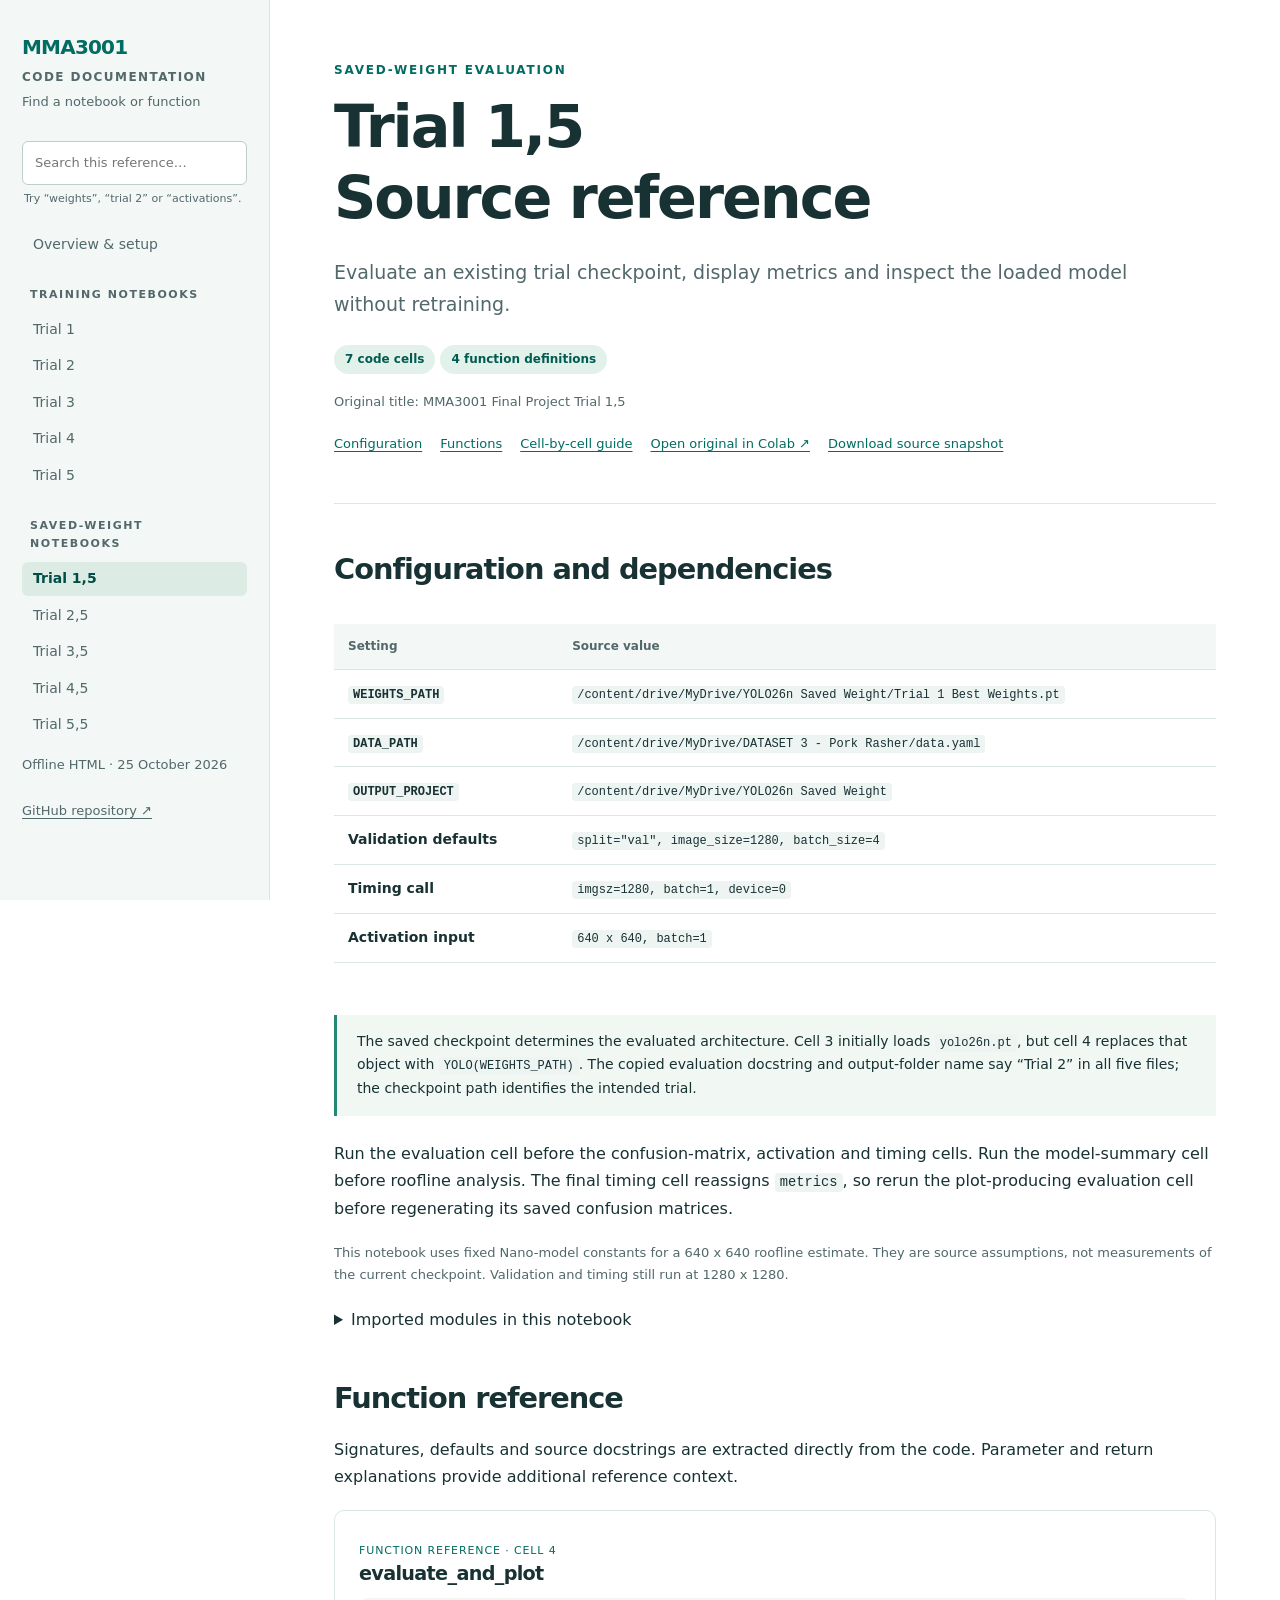
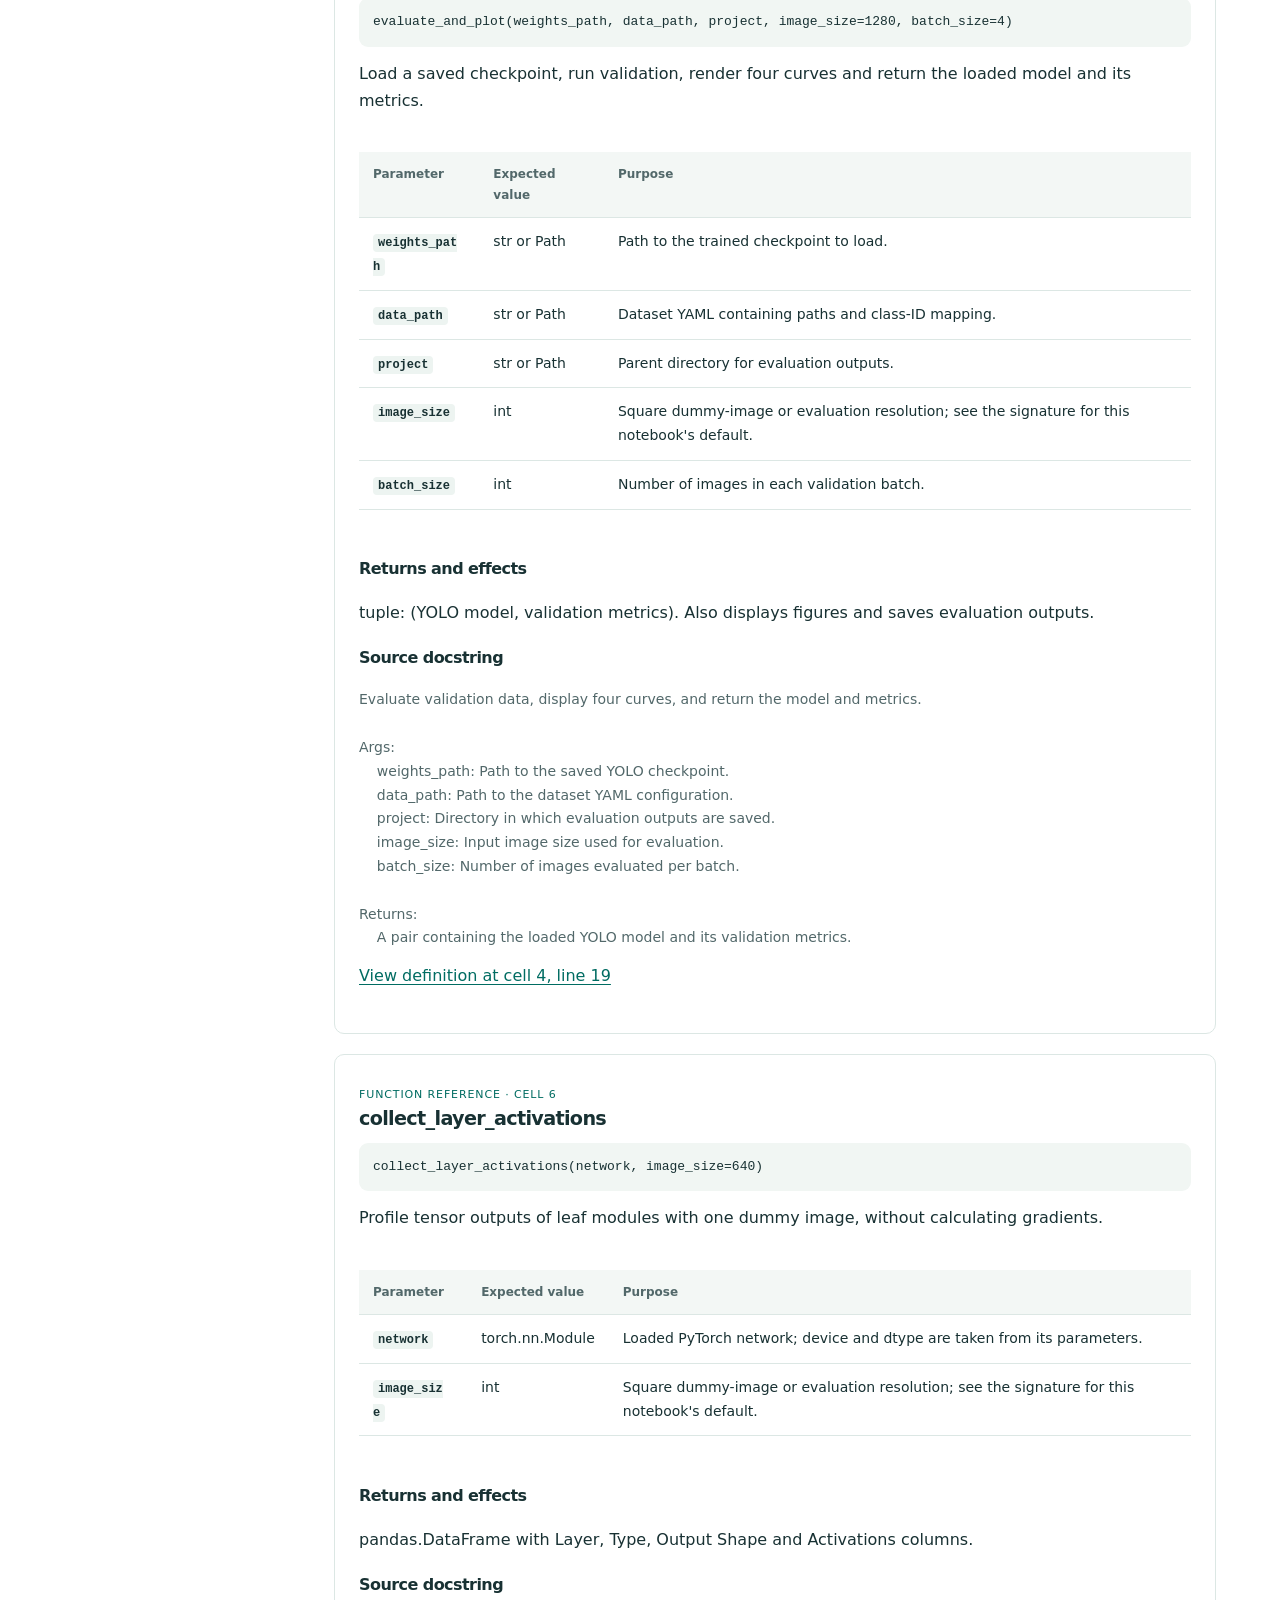
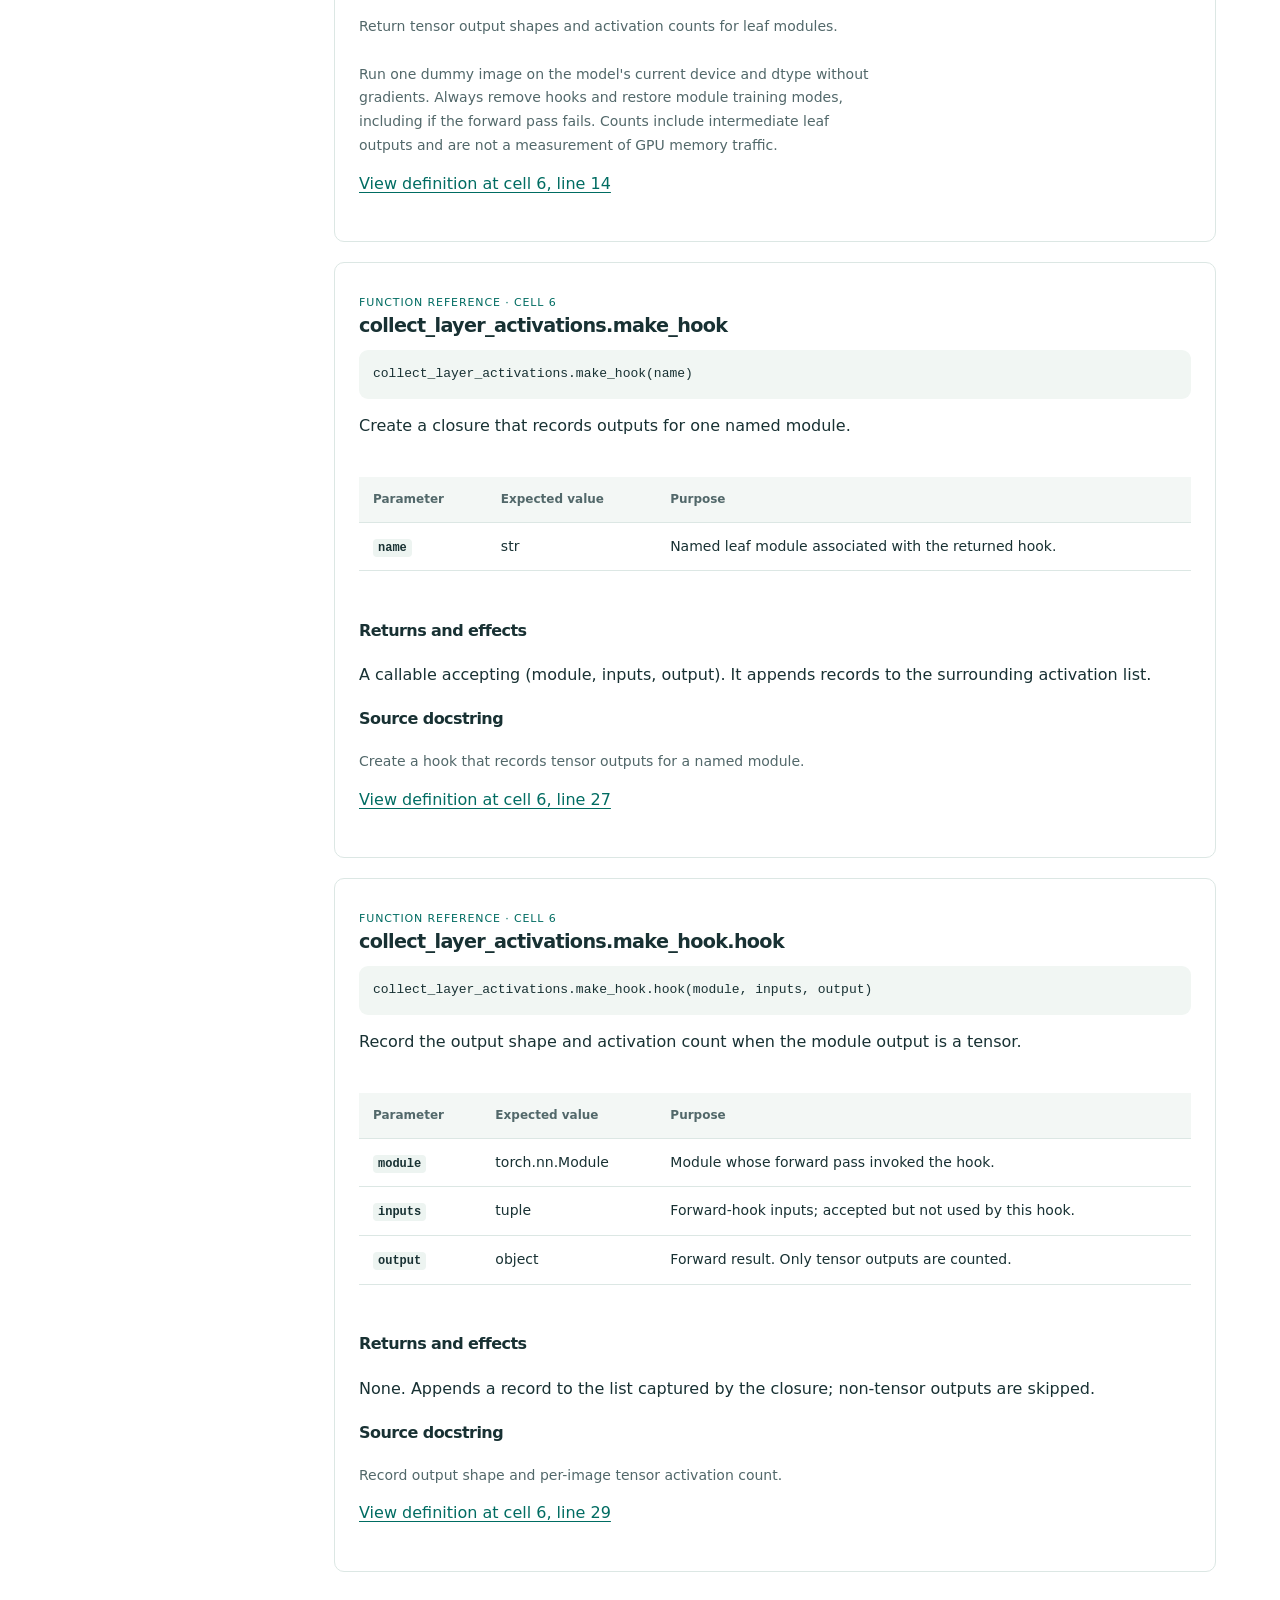
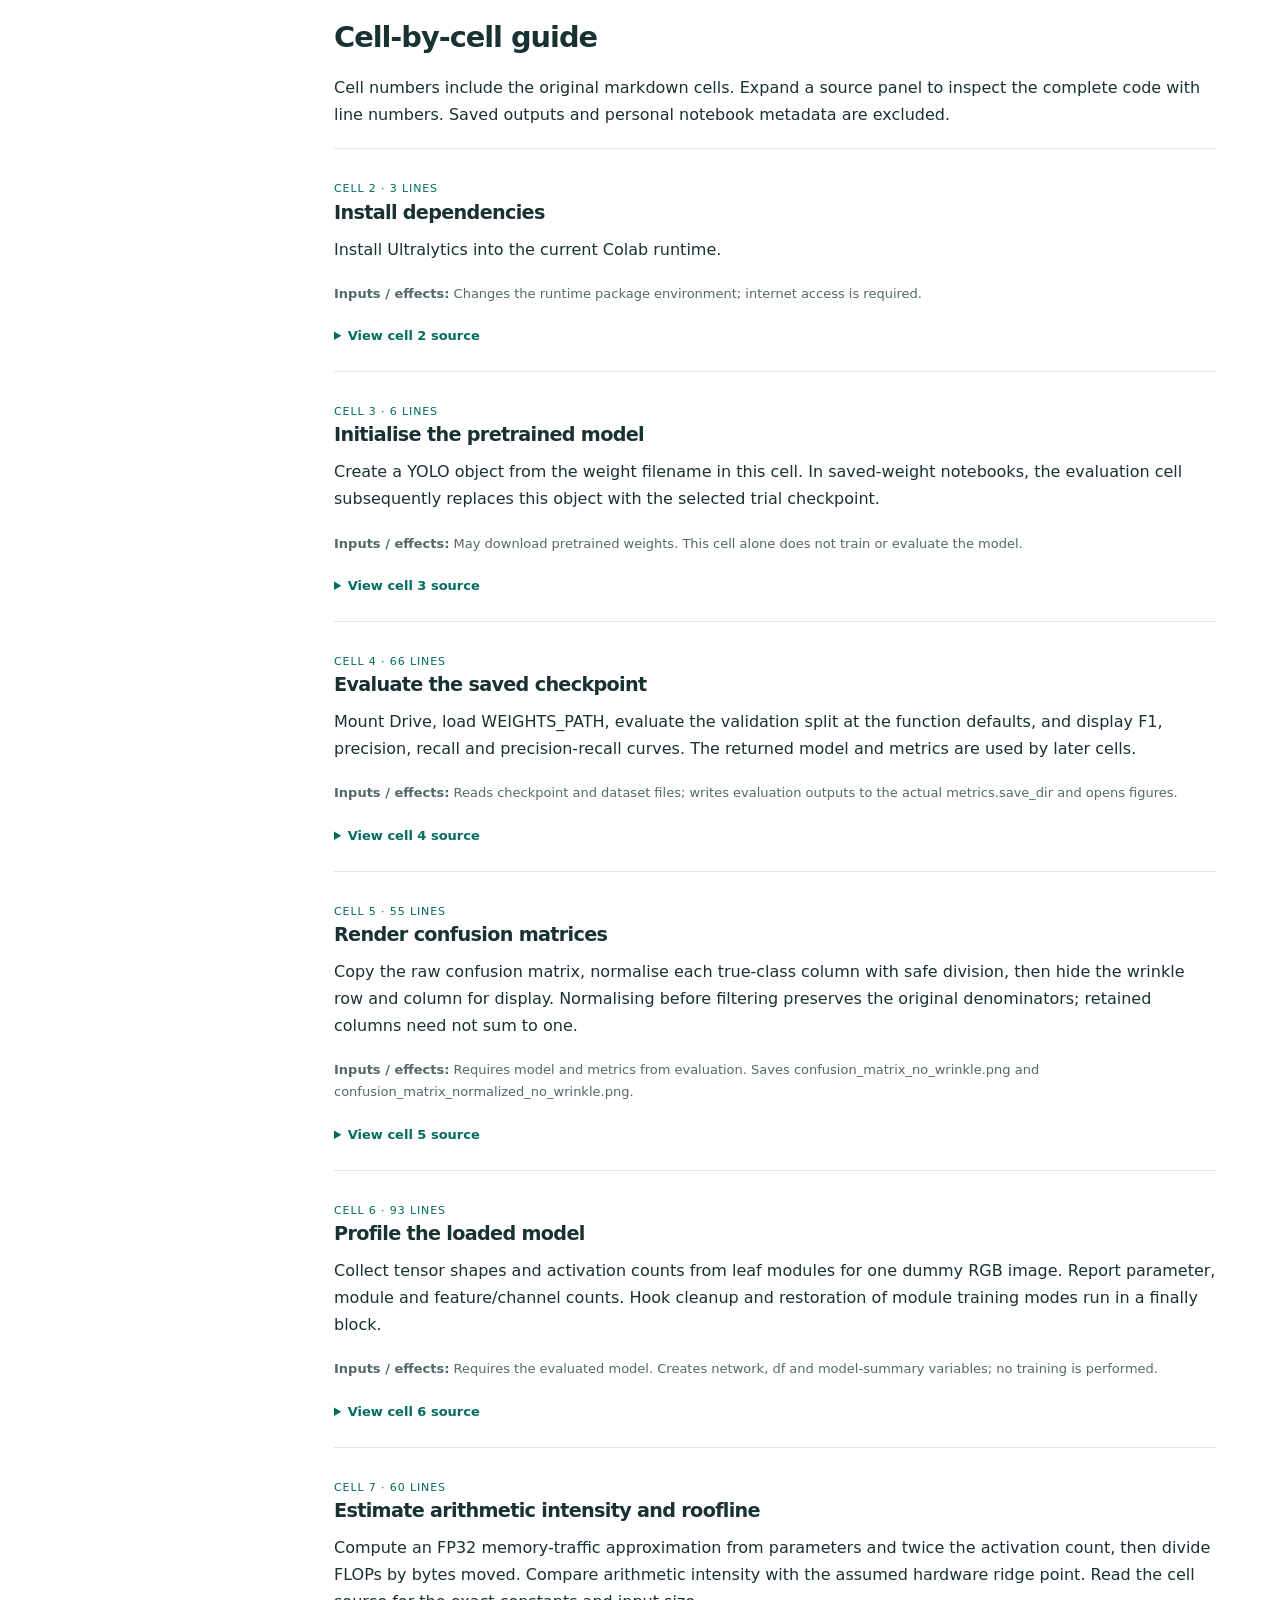
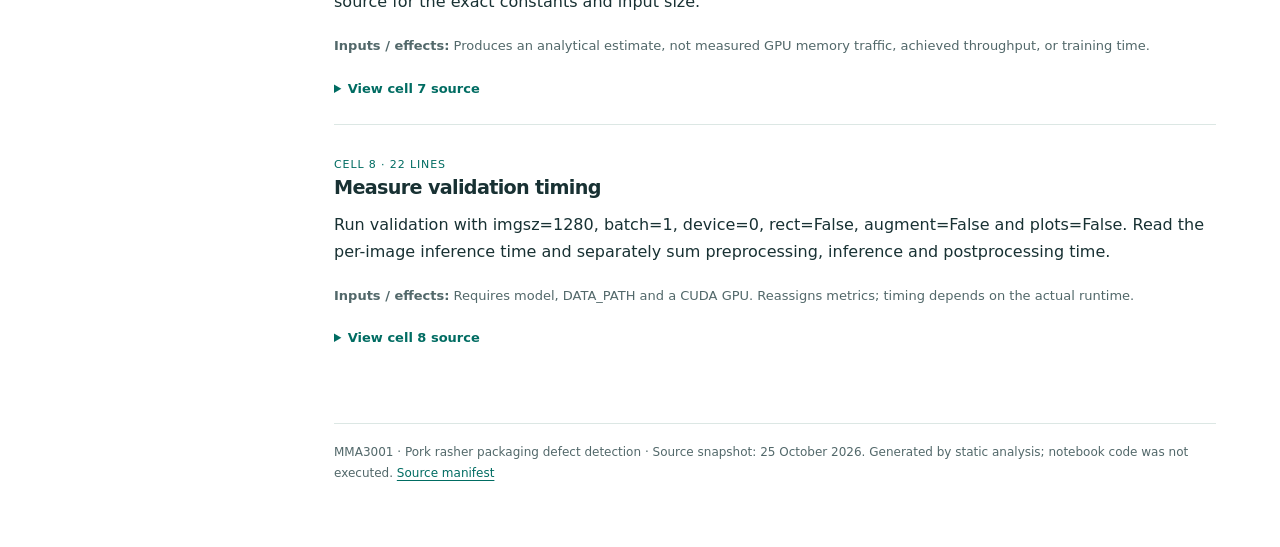
==== commit 3ac488c9: "Add notebook unit tests and verified HTML test report" ====
--- a/docs/weights-trial-1.html
+++ b/docs/weights-trial-1.html
@@ -19,7 +19,7 @@
     batch_size: Number of images evaluated per batch.
 
 Returns:
-    A pair containing the loaded YOLO model and its validation metrics.</div><p><a href="#cell-4-line-19">View definition at cell 4, line 19</a></p></article><article class="api" id="function-6-collect_layer_activations"><span class="badge">Function reference · cell 6</span><h3>collect_layer_activations</h3><pre class="sig">collect_layer_activations(network, image_size=640)</pre><p>Profile tensor outputs of leaf modules with one dummy image, without calculating gradients.</p><div class="tablewrap"><table><thead><tr><th>Parameter</th><th>Expected value</th><th>Purpose</th></tr></thead><tbody><tr><td><code>network</code></td><td>torch.nn.Module</td><td>Loaded PyTorch network; device and dtype are taken from its parameters.</td></tr><tr><td><code>image_size</code></td><td>int</td><td>Square dummy-image or evaluation resolution; see the signature for this notebook&#x27;s default.</td></tr></tbody></table></div><h4>Returns and effects</h4><p>pandas.DataFrame with Layer, Type, Output Shape and Activations columns. Its attrs record image_size and profiled_model_id.</p><h4>Source docstring</h4><div class="docstring">Return tensor output shapes and activation counts for leaf modules.
+    A pair containing the loaded YOLO model and its validation metrics.</div><p><a href="#cell-4-line-19">View definition at cell 4, line 19</a></p></article><article class="api" id="function-6-collect_layer_activations"><span class="badge">Function reference · cell 6</span><h3>collect_layer_activations</h3><pre class="sig">collect_layer_activations(network, image_size=640)</pre><p>Profile tensor outputs of leaf modules with one dummy image, without calculating gradients.</p><div class="tablewrap"><table><thead><tr><th>Parameter</th><th>Expected value</th><th>Purpose</th></tr></thead><tbody><tr><td><code>network</code></td><td>torch.nn.Module</td><td>Loaded PyTorch network; device and dtype are taken from its parameters.</td></tr><tr><td><code>image_size</code></td><td>int</td><td>Square dummy-image or evaluation resolution; see the signature for this notebook&#x27;s default.</td></tr></tbody></table></div><h4>Returns and effects</h4><p>pandas.DataFrame with Layer, Type, Output Shape and Activations columns.</p><h4>Source docstring</h4><div class="docstring">Return tensor output shapes and activation counts for leaf modules.
 
 Run one dummy image on the model&#x27;s current device and dtype without
 gradients. Always remove hooks and restore module training modes,
